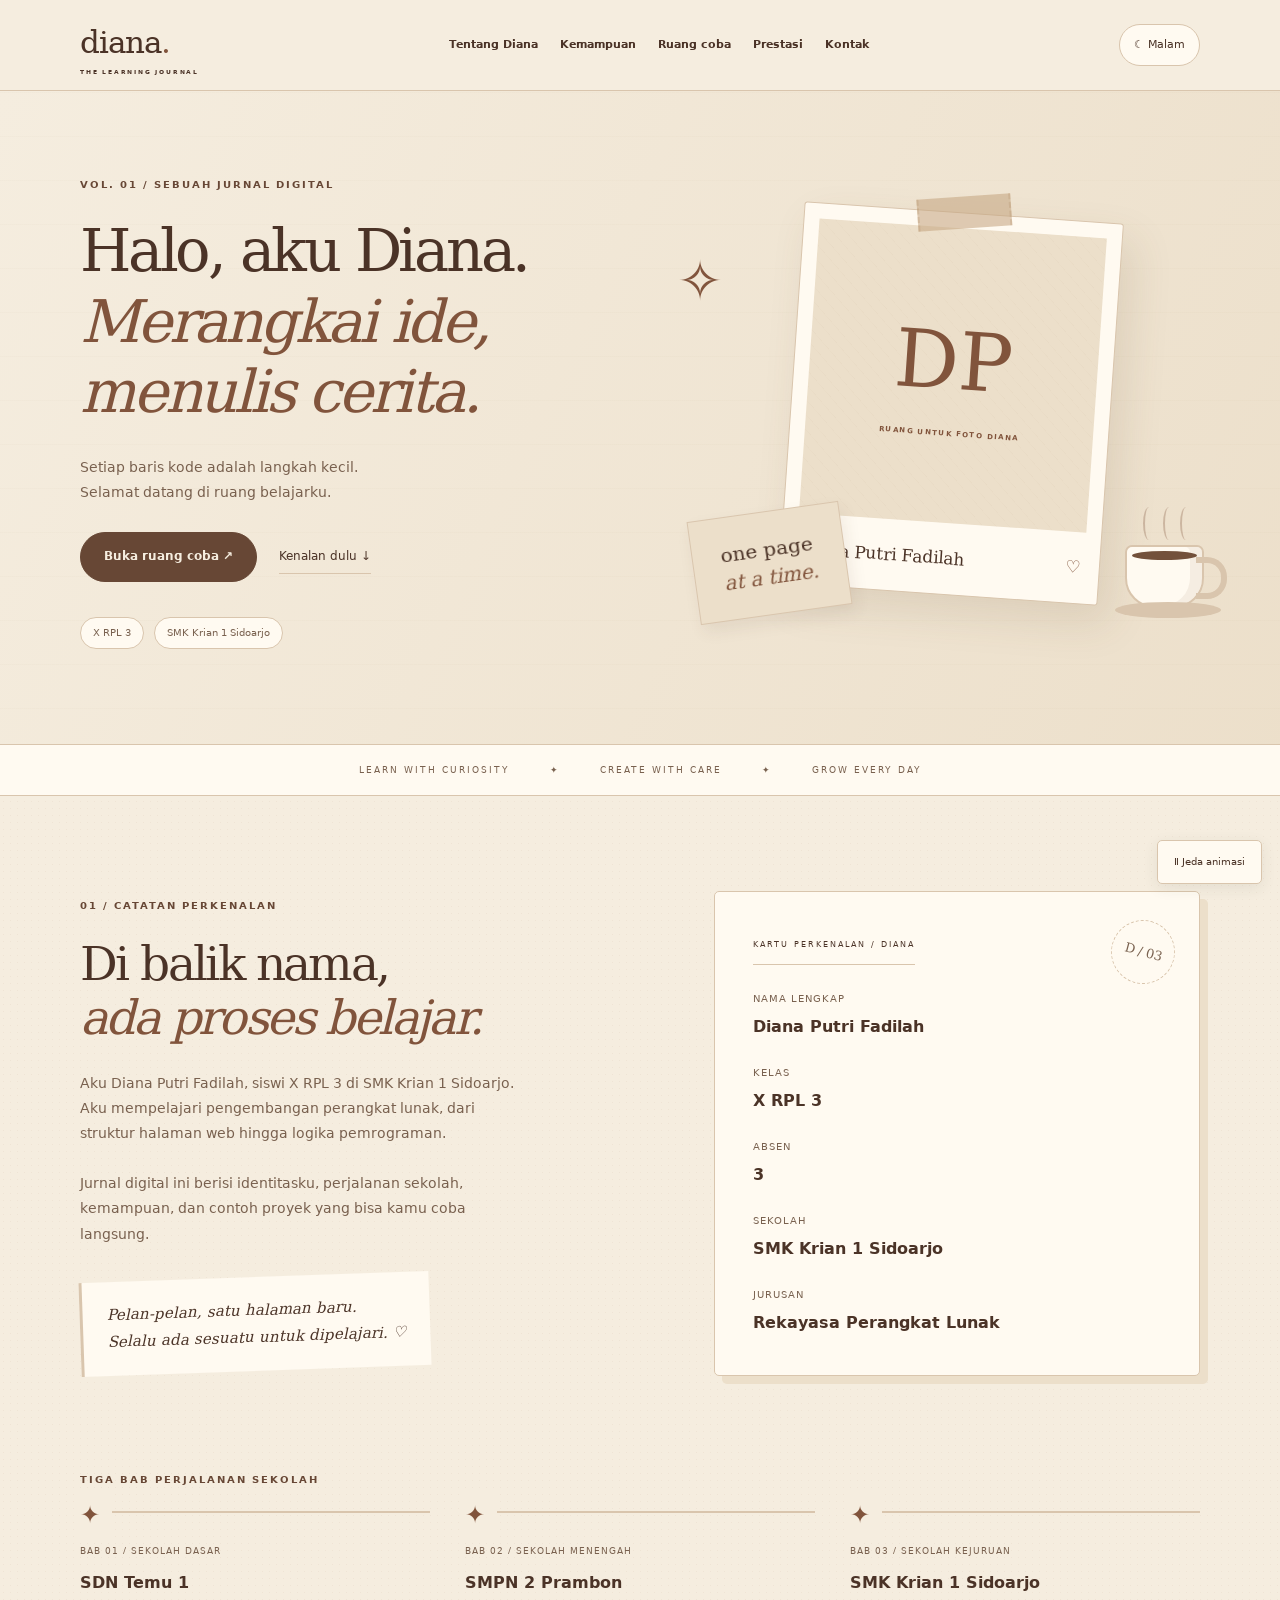
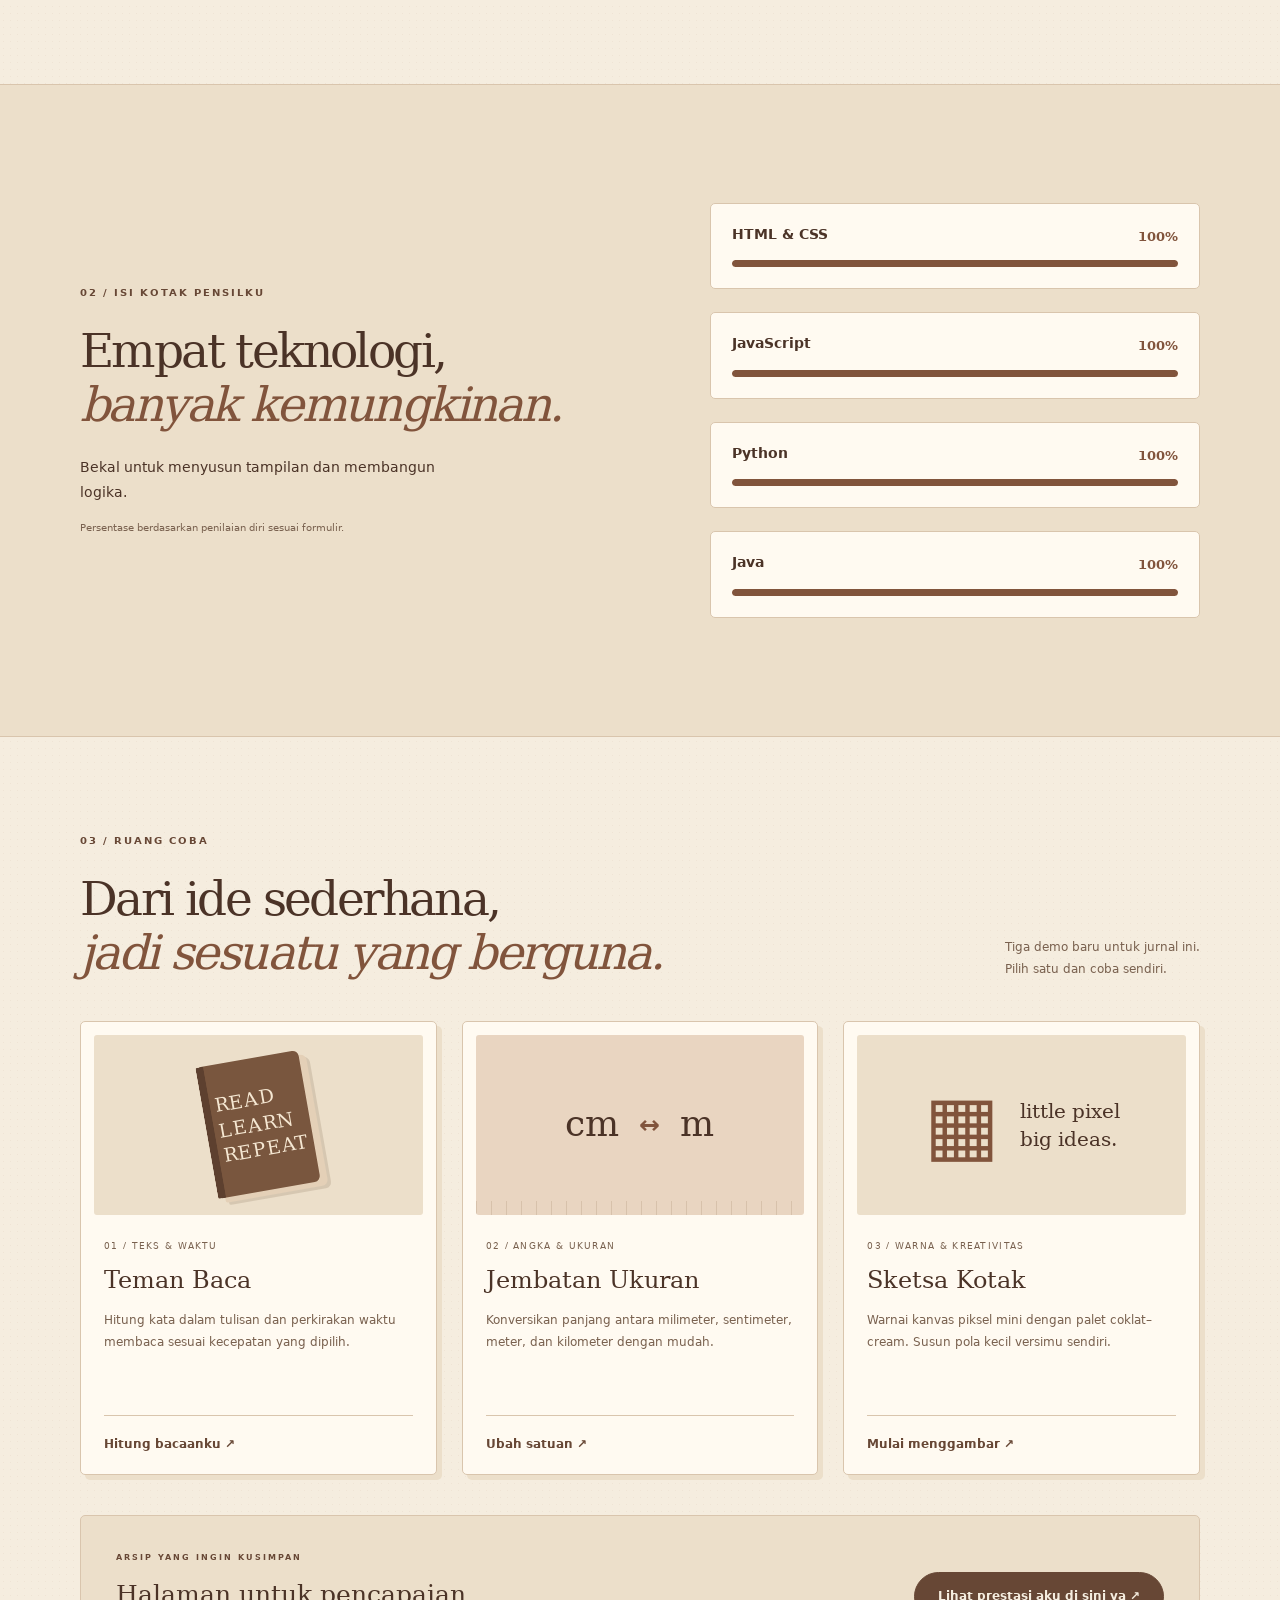
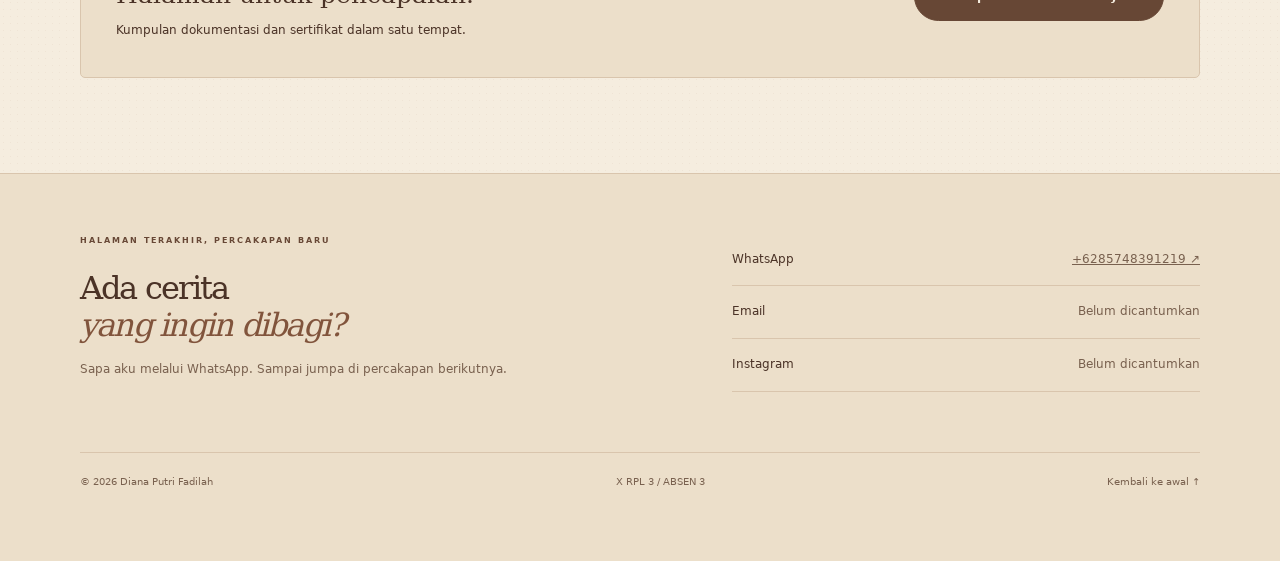
==== index.html @ 7464020a "Upload ZIP deployment via Web Client Uploaded 19 files." ====
<!DOCTYPE html><html lang="id"><head><meta charset="UTF-8"><meta name="viewport" content="width=device-width, initial-scale=1"><meta name="theme-color" content="#f5eddf"><meta name="description" content="Jurnal digital Diana Putri Fadilah. Siswi X RPL 3 SMK Krian 1 Sidoarjo. Profil, kemampuan, demo proyek dan prestasi."><title>Jurnal Digital · Diana Putri Fadilah</title><link rel="icon" href="assets/favicon.svg"><link rel="stylesheet" href="style.css"><script src="config.js" defer></script><script src="common.js" defer></script><script src="experience.js" defer></script><script src="script.js" defer></script></head><body><a class="skip" href="#utama">Lewati navigasi</a><header><div class="container nav-wrap"><a class="brand" href="index.html">diana<span>.</span><small>THE LEARNING JOURNAL</small></a><button class="menu-toggle" aria-expanded="false" aria-controls="navigasi" hidden>Menu ☰</button><nav id="navigasi" aria-label="Menu utama"><a href="index.html#profil">Tentang Diana</a><a href="index.html#bekal">Kemampuan</a><a href="index.html#karya">Ruang coba</a><a href="prestasi.html">Prestasi</a><a href="#kontak">Kontak</a></nav><button class="theme-toggle" type="button" aria-pressed="false" hidden>☾ Malam</button></div></header><main id="utama"><section class="journal-hero"><div class="container hero-layout"><div class="hero-copy"><p class="eyebrow">VOL. 01 / SEBUAH JURNAL DIGITAL</p><h1>Halo, aku Diana.<br><em>Merangkai ide,<br>menulis cerita.</em></h1><p class="hero-description">Setiap baris kode adalah langkah kecil.<br>Selamat datang di ruang belajarku.</p><div class="hero-actions"><a class="button" href="#karya">Buka ruang coba ↗</a><a class="text-link" href="#profil">Kenalan dulu ↓</a></div><div class="hero-chips"><span>X RPL 3</span><span>SMK Krian 1 Sidoarjo</span></div></div><div class="desk-scene"><figure class="journal-photo"><span class="tape" aria-hidden="true"></span><img id="profile-photo" alt="Foto Diana Putri Fadilah" hidden><div id="profile-initials"><span>DP</span><small>RUANG UNTUK FOTO DIANA</small></div><figcaption>Diana Putri Fadilah <span>♡</span></figcaption></figure><div class="desk-note">one page<br><em>at a time.</em></div><div class="coffee" aria-hidden="true"><i></i><i></i><i></i><div class="cup"></div><div class="saucer"></div></div><span class="desk-star" aria-hidden="true">✧</span></div></div><div class="journal-strip"><span>LEARN WITH CURIOSITY</span><span>✦</span><span>CREATE WITH CARE</span><span>✦</span><span>GROW EVERY DAY</span></div></section>
<section id="profil" class="container section about"><div class="about-intro"><p class="eyebrow">01 / CATATAN PERKENALAN</p><h2>Di balik nama,<br><em>ada proses belajar.</em></h2><p>Aku Diana Putri Fadilah, siswi X RPL 3 di SMK Krian 1 Sidoarjo. Aku mempelajari pengembangan perangkat lunak, dari struktur halaman web hingga logika pemrograman.</p><p>Jurnal digital ini berisi identitasku, perjalanan sekolah, kemampuan, dan contoh proyek yang bisa kamu coba langsung.</p><div class="tiny-note">Pelan-pelan, satu halaman baru.<br>Selalu ada sesuatu untuk dipelajari. ♡</div></div><article class="biodata"><span class="card-tab">KARTU PERKENALAN / DIANA</span><dl><div><dt>Nama lengkap</dt><dd>Diana Putri Fadilah</dd></div><div><dt>Kelas</dt><dd>X RPL 3</dd></div><div><dt>Absen</dt><dd>3</dd></div><div><dt>Sekolah</dt><dd>SMK Krian 1 Sidoarjo</dd></div><div><dt>Jurusan</dt><dd>Rekayasa Perangkat Lunak</dd></div></dl><span class="id-stamp" aria-hidden="true">D / 03</span></article></section>
<section class="container school-section"><p class="eyebrow">TIGA BAB PERJALANAN SEKOLAH</p><div class="school-path"><article><span>BAB 01 / SEKOLAH DASAR</span><h3>SDN Temu 1</h3></article><article><span>BAB 02 / SEKOLAH MENENGAH</span><h3>SMPN 2 Prambon</h3></article><article><span>BAB 03 / SEKOLAH KEJURUAN</span><h3>SMK Krian 1 Sidoarjo</h3></article></div></section>
<section id="bekal" class="skills-section"><div class="container section skills-layout"><div><p class="eyebrow">02 / ISI KOTAK PENSILKU</p><h2>Empat teknologi,<br><em>banyak kemungkinan.</em></h2><p>Bekal untuk menyusun tampilan dan membangun logika.</p><small>Persentase berdasarkan penilaian diri sesuai formulir.</small></div><div class="skill-list"><div class="skill"><div><h3>HTML &amp; CSS</h3><strong>100%</strong></div><progress value="100" max="100" aria-label="HTML &amp; CSS 100 persen">100%</progress></div><div class="skill"><div><h3>JavaScript</h3><strong>100%</strong></div><progress value="100" max="100" aria-label="JavaScript 100 persen">100%</progress></div><div class="skill"><div><h3>Python</h3><strong>100%</strong></div><progress value="100" max="100" aria-label="Python 100 persen">100%</progress></div><div class="skill"><div><h3>Java</h3><strong>100%</strong></div><progress value="100" max="100" aria-label="Java 100 persen">100%</progress></div></div></div></section><section id="karya" class="container section"><div class="section-heading"><div><p class="eyebrow">03 / RUANG COBA</p><h2>Dari ide sederhana,<br><em>jadi sesuatu yang berguna.</em></h2></div><p>Tiga demo baru untuk jurnal ini.<br>Pilih satu dan coba sendiri.</p></div><div class="projects"><article class="project"><div class="project-art reading-art" aria-hidden="true"><div class="mini-book"><span>READ<br>LEARN<br>REPEAT</span></div></div><span class="tag">01 / TEKS & WAKTU</span><h3>Teman Baca</h3><p>Hitung kata dalam tulisan dan perkirakan waktu membaca sesuai kecepatan yang dipilih.</p><button data-demo="reading" class="demo-button" hidden>Hitung bacaanku ↗</button></article><article class="project"><div class="project-art ruler-art" aria-hidden="true"><span>cm</span><strong>↔</strong><span>m</span></div><span class="tag">02 / ANGKA & UKURAN</span><h3>Jembatan Ukuran</h3><p>Konversikan panjang antara milimeter, sentimeter, meter, dan kilometer dengan mudah.</p><button data-demo="units" class="demo-button" hidden>Ubah satuan ↗</button></article><article class="project"><div class="project-art pixel-art" aria-hidden="true"><span>▦</span><strong>little pixel<br>big ideas.</strong></div><span class="tag">03 / WARNA & KREATIVITAS</span><h3>Sketsa Kotak</h3><p>Warnai kanvas piksel mini dengan palet coklat–cream. Susun pola kecil versimu sendiri.</p><button data-demo="pixels" class="demo-button" hidden>Mulai menggambar ↗</button></article></div><div class="achievement-cta"><div><p class="eyebrow">ARSIP YANG INGIN KUSIMPAN</p><h3>Halaman untuk pencapaian.</h3><p>Kumpulan dokumentasi dan sertifikat dalam satu tempat.</p></div><a class="button" href="prestasi.html">Lihat prestasi aku di sini ya ↗</a></div><noscript><p>Aktifkan JavaScript untuk mencoba proyek.</p></noscript></section></main><footer id="kontak"><div class="container footer-content"><div><p class="eyebrow">HALAMAN TERAKHIR, PERCAKAPAN BARU</p><h2>Ada cerita<br><em>yang ingin dibagi?</em></h2><p>Sapa aku melalui WhatsApp. Sampai jumpa di percakapan berikutnya.</p></div><div class="contact-details"><div class="contact-line"><span>WhatsApp</span><span id="whatsapp-contact"><a href="https://wa.me/6285748391219" target="_blank" rel="noopener">0857 4839 1219 ↗</a></span></div><div class="contact-line"><span>Email</span><span id="email-contact">Belum dicantumkan</span></div><div class="contact-line"><span>Instagram</span><span id="social-contact">Belum dicantumkan</span></div></div></div><div class="container footer-bottom"><span>© <span id="year">2026</span> Diana Putri Fadilah</span><span>X RPL 3 / ABSEN 3</span><a href="#utama">Kembali ke awal ↑</a></div></footer><button class="motion-toggle" type="button" aria-pressed="false" hidden>Ⅱ Jeda animasi</button><dialog id="demo-dialog" aria-labelledby="demo-title"><div class="dialog-head"><span>DIANA / RUANG COBA</span><button id="close-dialog" type="button" aria-label="Tutup demo">×</button></div><h2 id="demo-title"></h2><div id="demo-content"></div></dialog></body></html>
---- style.css ----
@font-face{font-family:Garden Sans;src:url(assets/fonts/DejaVuSans-Regular.woff);font-weight:400;font-display:swap}@font-face{font-family:Garden Sans;src:url(assets/fonts/DejaVuSans-Bold.woff);font-weight:700;font-display:swap}@font-face{font-family:Garden Serif;src:url(assets/fonts/DejaVuSerif-Regular.woff);font-weight:400;font-display:swap}
:root{--bg:#fffaf7;--paper:#fffefd;--ink:#38483c;--muted:#667267;--pink:#f5dce6;--rose:#9f4f73;--sage:#e2eadb;--green:#44634c;--line:#dce0d4;color-scheme:light}body[data-theme=dark]{--bg:#202c28;--paper:#2b3730;--ink:#f4eee5;--muted:#c1cbbb;--pink:#503743;--rose:#efadc7;--sage:#384b3b;--green:#bed3aa;--line:#506151;color-scheme:dark}*{box-sizing:border-box}html{scroll-behavior:smooth;scroll-padding-top:100px}body{margin:0;background:var(--bg);color:var(--ink);font:14px/1.8 'Garden Sans',Arial,sans-serif}h1,h2,h3,p,figure{margin:0}h1,h2{font-family:'Garden Serif',Georgia,serif;font-weight:400;letter-spacing:-.055em;line-height:1.15}h2{font-size:clamp(2rem,3.7vw,3.2rem)}h3{line-height:1.4}em{color:var(--rose);font-weight:400}a{color:inherit;text-decoration:none}button,input,select{font:inherit;color:inherit}button{cursor:pointer}button:disabled{cursor:default;opacity:.55}button,a,input,select{touch-action:manipulation}a:focus-visible,button:focus-visible,input:focus-visible,select:focus-visible{outline:3px solid var(--rose);outline-offset:5px}[hidden]{display:none!important}.container{width:min(1120px,calc(100% - 64px));margin:auto}.skip{position:fixed;left:12px;top:-100px;background:var(--paper);padding:12px;z-index:99}.skip:focus{top:10px}header{position:sticky;top:0;z-index:20;background:var(--bg);border-bottom:1px solid var(--line)}.nav-wrap{min-height:85px;display:flex;align-items:center;gap:25px;justify-content:space-between}.brand{font-family:'Garden Serif',serif;font-size:26px;white-space:nowrap;letter-spacing:-1px}.brand>span:first-child{color:var(--rose);font-size:31px;margin-right:5px}.brand-dot{color:var(--rose)}nav{display:flex;gap:22px;font-size:11px;font-weight:700}nav a:hover{color:var(--rose)}.theme-toggle,.menu-toggle{background:var(--paper);border:1px solid var(--line);border-radius:30px;min-height:42px;padding:8px 14px;font-size:11px}.menu-toggle{display:none}.hero{position:relative;isolation:isolate;overflow:hidden;background:var(--sage)}.hero-background{position:absolute;inset:0;width:100%;height:100%;object-fit:cover;object-position:center 42%;z-index:-3}.hero-wash{position:absolute;inset:0;background:linear-gradient(90deg,#fffaf7f7 0%,#fffaf7e6 40%,#fffaf788 72%,#fffaf742);z-index:-2}body[data-theme=dark] .hero-wash{background:linear-gradient(90deg,#202c28f7,#202c28d9 42%,#202c2880)}.hero-layout{display:grid;grid-template-columns:1.13fr 1fr;gap:60px;align-items:center;padding:75px 0 90px}.eyebrow{font-size:10px;letter-spacing:2px;font-weight:700;color:var(--green);margin-bottom:22px}.status-dot{display:inline-block;width:7px;height:7px;border-radius:50%;background:#6f9676;margin-right:8px}.hero h1{font-size:clamp(4rem,7.5vw,6.5rem);position:relative}.hero h1 em{font-style:italic}.heading-flower{font-family:serif;font-size:55px;display:inline-block;color:#bd7896;margin-left:16px;animation:sway 6s ease-in-out infinite}.hero-description{margin:27px 0;color:var(--muted);font-size:14px}.hero-actions{display:flex;gap:22px;align-items:center;flex-wrap:wrap}.button{display:inline-flex;justify-content:center;align-items:center;min-height:48px;padding:13px 23px;background:var(--green);border:1px solid var(--green);color:var(--bg);border-radius:32px;font-weight:700;font-size:12px;transition:transform .2s}.button:hover{transform:translateY(-3px)}.text-link{font-size:12px;border-bottom:1px solid var(--line);padding:6px 0}.hero-chips{display:flex;gap:10px;flex-wrap:wrap;margin-top:35px;font-size:10px}.hero-chips span{padding:6px 12px;border:1px solid #c5cdbb;border-radius:20px;background:#fff8;color:#475645}.portrait-scene{position:relative;padding:15px 28px}.portrait-label{display:block;font-family:'Garden Serif',serif;font-style:italic;color:var(--rose);font-size:17px;margin-bottom:15px;text-align:center}.portrait{padding:13px 13px 0;background:var(--paper);border:1px solid var(--line);border-radius:170px 170px 20px 20px;transform:rotate(3deg);box-shadow:0 20px 60px #31412c24;max-width:345px;margin:auto}.portrait>img{display:block;width:100%;height:350px;border-radius:160px 160px 10px 10px;object-fit:cover;object-position:center 35%}.portrait figcaption{padding:19px 4px;display:flex;justify-content:space-between;font-family:'Garden Serif',serif;font-size:16px}.portrait figcaption span{color:var(--rose)}#profile-initials{height:350px;display:grid;place-items:center;font-size:70px;background:var(--pink);border-radius:160px 160px 10px 10px}.lily-hero{position:absolute;width:175px;bottom:-35px;left:-25px;transform-origin:bottom;animation:sway 7s ease-in-out infinite;pointer-events:none}.sticker{position:absolute;right:-18px;bottom:5px;transform:rotate(-9deg);background:var(--pink);padding:16px 24px;border-radius:45% 45% 40% 45%;font-family:'Garden Serif',serif;text-align:center;font-size:13px;color:var(--ink);box-shadow:0 6px 0 #76495b0c}.sticker strong{font-size:16px;display:block}.sticker span{font-size:24px;display:block}.butterfly{position:absolute;right:8px;top:10px;display:flex;animation:float 7s ease-in-out infinite}.butterfly i{width:25px;height:34px;border-radius:70% 70% 25% 70%;background:#da9cb8;transform-origin:right center;animation:wing .8s ease-in-out infinite alternate}.butterfly i+ i{transform-origin:left center;scale:-1 1}.hero-bottom{text-align:center;padding:17px;font-size:8px;letter-spacing:2px;border-top:1px solid #7e987c30;color:var(--green)}.ribbon{background:var(--pink);padding:17px 20px;text-align:center;font-size:10px;letter-spacing:2px;color:var(--rose);display:flex;justify-content:center;gap:38px;flex-wrap:wrap}.section{padding-top:95px;padding-bottom:95px}.about{display:grid;grid-template-columns:1.1fr 1fr;gap:100px;align-items:center}.about-intro>p:not(.eyebrow){margin-top:25px;color:var(--muted);max-width:450px}.tiny-note{font-family:'Garden Serif',serif;font-style:italic;background:var(--sage);padding:20px 24px;border-radius:4px 25px 25px 25px;margin-top:30px;max-width:350px;transform:rotate(-2deg);font-size:16px}.tiny-note span{color:var(--rose);margin-left:8px}.biodata{position:relative;border:1px solid var(--line);background:var(--paper);border-radius:25px;padding:40px;box-shadow:12px 12px 0 var(--sage);overflow:hidden}.card-tab{font-size:9px;letter-spacing:2px;display:inline-block;border-bottom:1px solid var(--line);padding-bottom:12px}.biodata dl{position:relative;z-index:1;margin:25px 0 0;display:grid;gap:23px}.biodata dt{font-size:10px;color:var(--muted);text-transform:uppercase;letter-spacing:1px}.biodata dd{font-weight:700;font-size:16px;margin:5px 0 0;max-width:290px}.id-lily{position:absolute;width:140px;right:-55px;bottom:0;opacity:.3}.school-section{padding-bottom:90px}.school-path{display:grid;grid-template-columns:repeat(3,1fr);gap:35px}.school-path article{border-top:2px solid var(--line);padding-top:24px;position:relative}.school-path article:before{content:'✿';position:absolute;top:-19px;left:0;color:var(--rose);background:var(--bg);font-size:24px;padding-right:12px}.school-path span{font-size:9px;letter-spacing:1px;color:var(--muted)}.school-path h3{font-size:16px;margin-top:9px}.skills-section{background:var(--sage);border-block:1px solid var(--line);overflow:hidden}.skills-layout{display:grid;grid-template-columns:1.1fr 1fr;gap:90px;align-items:center}.skills-layout>div:first-child{position:relative}.skills-layout p:not(.eyebrow){margin-top:22px;max-width:370px}.skills-layout small{display:block;margin-top:14px;font-size:10px;color:var(--muted)}.skill-lily{position:absolute;width:110px;right:-55px;bottom:-90px;transform:rotate(25deg);opacity:.5}.skill{margin:23px 0;background:var(--paper);padding:19px 23px;border-radius:16px}.skill>div{display:flex;justify-content:space-between;gap:20px}.skill h3{font-size:14px}.skill strong{color:var(--rose);font-size:13px}progress{appearance:none;display:block;width:100%;height:7px;border:0;border-radius:8px;overflow:hidden;margin-top:12px;background:var(--pink)}progress::-webkit-progress-bar{background:var(--pink)}progress::-webkit-progress-value{background:var(--rose);border-radius:8px}progress::-moz-progress-bar{background:var(--rose)}.section-heading{display:flex;justify-content:space-between;align-items:end;gap:30px;margin-bottom:40px}.section-heading>p{font-size:12px;color:var(--muted)}.projects{display:grid;grid-template-columns:repeat(3,1fr);gap:25px}.project{padding:14px 14px 0;background:var(--paper);border:1px solid var(--line);border-radius:22px;transition:transform .25s,box-shadow .25s}.project:hover{transform:translateY(-8px);box-shadow:0 20px 40px #66745615}.project-art{height:170px;border-radius:13px;background:var(--pink);display:flex;align-items:center;justify-content:center;overflow:hidden;position:relative}.project-art img{width:95px}.bouquet-art img:first-child{transform:rotate(-25deg);margin-right:-25px}.bouquet-art img:last-child{transform:rotate(25deg);margin-left:-25px}.bouquet-art>span{color:var(--rose);font-size:32px}.memory-art{background:var(--sage);gap:7px}.memory-art span{padding:8px 13px;font-size:25px;background:var(--paper);border-radius:9px;color:var(--rose);transform:rotate(-7deg)}.memory-art span:nth-child(2){transform:translateY(-10px) rotate(5deg)}.watering-art{background:#ece8f1}.watering-art span{font-size:30px;transform:rotate(-20deg)}.project .tag{display:block;font-size:9px;letter-spacing:1.3px;color:var(--muted);margin:23px 10px 10px}.project h3{font-family:'Garden Serif',serif;font-size:23px;font-weight:400;margin:0 10px}.project p{font-size:12px;color:var(--muted);margin:13px 10px 0;min-height:87px}.demo-button{display:block;width:calc(100% - 20px);text-align:left;margin:18px 10px 0;background:none;border:0;border-top:1px solid var(--line);padding:18px 0;color:var(--green);font-size:12px;font-weight:700}.achievement-cta{position:relative;background:var(--pink);border-radius:24px;padding:35px;margin-top:40px;display:flex;justify-content:space-between;align-items:center;gap:24px;overflow:hidden}.achievement-cta>div,.achievement-cta>a{z-index:1;position:relative}.achievement-cta .eyebrow{font-size:8px;margin-bottom:12px}.achievement-cta h3{font-family:'Garden Serif',serif;font-size:25px;font-weight:400}.achievement-cta p:last-child{font-size:12px;margin-top:8px}.achievement-cta>span{position:absolute;right:50%;bottom:-55px;font-size:170px;opacity:.1;line-height:1}footer{background:var(--sage);border-top:1px solid var(--line)}.footer-content{padding:60px 0;display:grid;grid-template-columns:1.2fr 1fr;gap:90px}.footer-content h2{font-size:32px}.footer-content p:not(.eyebrow){font-size:12px;color:var(--muted);margin-top:15px}.contact-details h3{font-size:15px;margin-bottom:12px}.contact-line{display:flex;justify-content:space-between;gap:15px;padding:15px 0;border-bottom:1px solid var(--line);font-size:12px;overflow-wrap:anywhere}.contact-line a{text-decoration:underline}.contact-line>span:last-child{color:var(--muted);min-width:0}.footer-bottom{display:flex;justify-content:space-between;gap:20px;padding:20px 0 70px;border-top:1px solid var(--line);font-size:10px;color:var(--muted)}.petal-layer{position:fixed;inset:0;pointer-events:none;overflow:hidden;z-index:22}.petal{position:absolute;top:-30px;width:11px;height:16px;background:#eaa9c1b3;border-radius:75% 0 75% 35%;animation:petalfall var(--duration) linear infinite;animation-delay:var(--delay);left:var(--left)}.motion-toggle{position:fixed;bottom:16px;right:18px;z-index:25;background:var(--paper);border:1px solid var(--line);box-shadow:0 4px 15px #30412e15;border-radius:25px;padding:11px 16px;font-size:10px;min-height:44px}.is-paused *{animation-play-state:paused!important}.gallery-intro{padding:65px 0;position:relative}.gallery-intro .eyebrow{margin-top:42px}.gallery-intro h1{font-size:clamp(2.5rem,5vw,4.5rem)}.gallery-intro>p:last-of-type{margin-top:25px;color:var(--muted)}.gallery-intro>img{position:absolute;right:45px;bottom:20px;width:170px;animation:sway 7s ease-in-out infinite;transform-origin:bottom}.gallery-section{padding-bottom:90px;min-height:350px}#gallery-status{font-size:12px;color:var(--muted);margin-bottom:20px}.achievement-grid{display:grid;grid-template-columns:repeat(3,1fr);gap:24px}.achievement-card{border:1px solid var(--line);border-radius:20px;overflow:hidden}.achievement-open{width:100%;border:0;padding:0;background:var(--paper);text-align:left}.achievement-image{aspect-ratio:4/3;background:var(--sage);padding:15px}.achievement-image img{width:100%;height:100%;object-fit:contain}.achievement-caption{padding:20px;display:flex;justify-content:space-between;gap:12px;align-items:center}.achievement-caption h2{font-size:20px}.achievement-caption span{font-size:10px}.achievement-empty{padding:55px 20px;text-align:center;background:var(--paper);border:1px dashed var(--line);border-radius:25px}.achievement-empty>span{color:var(--rose);font-size:55px}.achievement-empty h2{font-size:29px}.achievement-empty p{margin-top:15px;color:var(--muted);font-size:13px}dialog{width:min(550px,calc(100% - 28px));max-height:88vh;border:1px solid var(--line);border-radius:25px;padding:25px;background:var(--bg);color:var(--ink)}dialog::backdrop{background:#142519b8;backdrop-filter:blur(4px)}.dialog-head{display:flex;justify-content:space-between;align-items:center;gap:15px}.dialog-head>span{font-size:9px;letter-spacing:1px;color:var(--muted)}.dialog-head button{width:44px;height:44px;border:1px solid var(--line);border-radius:50%;background:var(--paper);font-size:26px;flex-shrink:0}dialog h2{font-size:30px;margin:15px 0 20px}dialog p{font-size:12px;color:var(--muted)}.achievement-viewer{width:min(950px,calc(100% - 28px))}.achievement-viewer img{display:block;width:100%;max-height:65vh;object-fit:contain;margin:20px 0}label{display:block;font-size:12px;margin:15px 0 6px}input,select{width:100%;background:var(--paper);border:1px solid var(--line);border-radius:10px;min-height:45px;padding:10px}.demo-actions{display:flex;gap:10px;flex-wrap:wrap;margin-top:20px}.demo-actions button{font-size:11px}.secondary{background:var(--paper);color:var(--green);border-color:var(--line)}.demo-preview{background:var(--sage);border-radius:18px;min-height:180px;text-align:center;padding:20px;margin:20px 0;overflow-wrap:anywhere}.bouquet-preview{--wrap:#f0bfd2;background:linear-gradient(120deg,var(--wrap),var(--paper));position:relative}.bouquet-preview img{width:70px;margin:0 -6px;transform:rotate(-12deg)}.bouquet-preview img:nth-child(2){transform:translateY(-10px)}.bouquet-preview img:nth-child(3){transform:rotate(12deg)}.bouquet-preview p{font-family:'Garden Serif',serif;color:var(--ink);margin-top:8px;font-size:17px}.memory-grid{display:grid;grid-template-columns:repeat(4,1fr);gap:9px;margin:20px 0}.memory-grid button{min-height:70px;font-size:27px;border:1px solid var(--line);border-radius:13px;background:var(--pink);color:var(--rose)}.memory-grid button.matched{background:var(--sage);opacity:1}.game-status{padding:12px 16px;background:var(--sage);border-radius:12px;font-size:12px;margin:12px 0}.garden-stage{height:150px;display:flex;align-items:center;justify-content:center;font-size:70px}.garden-stage img{height:150px}.garden-meter{height:8px;margin-top:10px}.garden-hint{font-size:12px;margin-top:8px}.reveal-in{animation:reveal .65s ease-out both}@keyframes reveal{from{opacity:.3;transform:translateY(20px)}to{opacity:1;transform:none}}@keyframes petalfall{0%{transform:translate(0,-30px) rotate(0)}100%{transform:translate(65px,110vh) rotate(330deg)}}@keyframes sway{0%,100%{transform:rotate(-5deg)}50%{transform:rotate(7deg)}}@keyframes float{0%,100%{transform:translate(0,0) rotate(-15deg)}50%{transform:translate(-35px,16px) rotate(10deg)}}@keyframes wing{to{transform:rotateY(65deg)}}
@media(max-width:1000px){nav{gap:12px;font-size:10px}.nav-wrap{gap:14px}.hero-layout{gap:30px}.portrait>img{height:310px}.portrait-scene{padding:15px}.about,.skills-layout{gap:50px}.sticker{right:-8px}.footer-content{gap:40px}}
@media(max-width:760px){.container{width:calc(100% - 40px)}.nav-wrap{min-height:72px;flex-wrap:wrap;gap:8px}.brand{font-size:23px;margin-right:auto}.menu-toggle{display:block}.theme-toggle,.menu-toggle{font-size:10px;padding:8px 11px}nav{width:100%;order:4;justify-content:center;flex-wrap:wrap;padding-bottom:18px;gap:15px}.js nav{display:none}.js nav.open{display:flex}.hero-layout{grid-template-columns:1fr;padding:45px 0 65px;gap:38px}.hero h1{font-size:clamp(3.7rem,17vw,5.5rem)}.hero .eyebrow{font-size:8px;letter-spacing:1.5px}.heading-flower{font-size:40px;margin-left:10px}.hero-description{font-size:13px;margin:23px 0}.hero-actions{gap:18px}.hero-chips{margin-top:23px}.portrait-scene{width:min(340px,100%);margin:auto;padding:15px 22px}.portrait>img{height:310px}.portrait-label{font-size:15px}.lily-hero{width:125px;left:-7px;bottom:-16px}.sticker{padding:12px 17px;right:-5px;bottom:0;font-size:10px}.sticker strong{font-size:13px}.portrait figcaption{font-size:14px;padding:15px 0}.hero-wash{background:linear-gradient(180deg,#fffaf7f2,#fffaf7d9 46%,#fffaf785)}.hero-background{object-position:60% center}.hero-bottom{font-size:7px;letter-spacing:1px}.ribbon{font-size:8px;gap:12px;letter-spacing:1px}.ribbon span:last-of-type{display:none}.section{padding:60px 0}.about,.skills-layout{grid-template-columns:1fr;gap:40px}.about h2{font-size:2.4rem}.biodata{padding:30px;box-shadow:7px 7px 0 var(--sage)}.school-path{grid-template-columns:1fr;gap:32px}.school-section{padding-bottom:60px}.school-path article{padding-top:17px}.skill-lily{display:none}.skills-layout{gap:15px}.skill{margin:16px 0}.section-heading{display:block}.section-heading>p{margin-top:20px}.projects{grid-template-columns:1fr;gap:25px}.project-art{height:180px}.project p{min-height:0}.achievement-cta{padding:28px;flex-direction:column;align-items:flex-start}.achievement-cta .button{font-size:10px}.footer-content{grid-template-columns:1fr;padding:40px 0;gap:30px}.footer-content h2{font-size:28px}.footer-bottom{flex-direction:column;gap:6px;padding-bottom:75px}.gallery-intro{padding:35px 0 40px}.gallery-intro>img{width:85px;right:0;bottom:20px;opacity:.3;pointer-events:none}.gallery-intro h1{font-size:2.65rem}.gallery-intro>p:last-of-type{font-size:13px}.achievement-grid{grid-template-columns:1fr}.petal:nth-child(n+9){display:none}.contact-line{flex-wrap:wrap}.motion-toggle{right:12px;bottom:12px}dialog{padding:20px}.memory-grid button{min-height:60px}}
@media(prefers-reduced-motion:reduce){html{scroll-behavior:auto}*,*::before,*::after{animation:none!important;transition:none!important}.petal-layer,.motion-toggle{display:none!important}}
/* Diana — the warm learning journal */
:root{--bg:#f5eddf;--paper:#fffaf1;--ink:#4b3327;--muted:#79614f;--pink:#e9d5c1;--rose:#81543c;--sage:#ecdfca;--green:#674735;--line:#d9c5ad}body[data-theme=dark]{--bg:#30241e;--paper:#3b2c24;--ink:#f5e8d6;--muted:#d3bba2;--pink:#573f32;--rose:#e5b98e;--sage:#423326;--green:#e4c4a5;--line:#6d5341}body{background-image:radial-gradient(#9c745d12 .8px,transparent .8px);background-size:7px 7px}.brand{font-size:31px}.brand>span:first-child{color:var(--rose);font-size:31px;margin-right:0}.brand small{display:block;font:700 6px 'Garden Sans',sans-serif;letter-spacing:1.8px;margin-top:-3px}.nav-wrap{min-height:90px}.journal-hero{position:relative;overflow:hidden;background:linear-gradient(115deg,var(--bg),var(--sage))}.journal-hero:before{content:'';position:absolute;inset:0;pointer-events:none;background:repeating-linear-gradient(0deg,transparent,transparent 43px,#9b79500d 44px)}.journal-hero .hero-layout{position:relative;grid-template-columns:1.1fr 1fr;padding-top:85px;padding-bottom:95px;gap:75px}.journal-hero h1{font-size:clamp(2.7rem,4.6vw,4.5rem);line-height:1.2}.journal-hero h1 em{font-style:italic}.hero-description{font-size:14px}.hero-chips span{background:var(--paper);border-color:var(--line);color:var(--muted)}.desk-scene{position:relative;min-height:400px;padding:0 30px}.journal-photo{position:relative;background:var(--paper);padding:15px 15px 0;border:1px solid var(--line);box-shadow:12px 18px 40px #6b4c3020;transform:rotate(4deg);max-width:320px;margin:auto;border-radius:3px}.journal-photo>img{width:100%;height:295px;display:block;object-fit:cover;background:var(--sage)}#profile-initials{height:295px;border-radius:0;background:repeating-linear-gradient(45deg,transparent,transparent 9px,#9169430a 10px),var(--sage);display:flex;flex-direction:column;align-items:center;justify-content:center;font-family:'Garden Serif',serif;color:var(--rose)}#profile-initials>span{font-size:80px;line-height:1.2}#profile-initials>small{font:700 7px 'Garden Sans',sans-serif;letter-spacing:1.4px;margin-top:20px}.journal-photo figcaption{padding:20px 3px;display:flex;justify-content:space-between;gap:10px;font-family:'Garden Serif',serif;font-size:17px}.journal-photo figcaption>span{color:var(--rose)}.tape{position:absolute;top:-17px;left:calc(50% - 47px);width:94px;height:32px;background:#c6a88494;transform:rotate(-8deg);z-index:1;border-inline:2px dashed #ae8b6540}.desk-note{position:absolute;bottom:-3px;left:-9px;background:var(--sage);border:1px solid var(--line);padding:23px 28px;box-shadow:3px 8px 15px #573c3015;transform:rotate(-8deg);font-family:'Garden Serif',serif;font-size:20px;line-height:1.4;z-index:2}.desk-note em{font-style:italic}.desk-star{position:absolute;left:-25px;top:20px;color:var(--rose);font-size:55px;animation:sway 8s ease-in-out infinite}.coffee{position:absolute;right:-30px;bottom:-20px;width:115px;height:135px}.cup{position:absolute;bottom:24px;left:10px;width:79px;height:63px;background:var(--paper);border:2px solid var(--line);border-radius:7px 7px 30px 30px;box-shadow:inset -12px 0 #7a573113}.cup:before{content:'';position:absolute;top:10px;right:-25px;width:25px;height:30px;border:6px solid var(--line);border-left:0;border-radius:0 20px 20px 0}.cup:after{content:'';position:absolute;inset:4px 5px auto;height:9px;border-radius:50%;background:#73513b}.saucer{position:absolute;bottom:14px;left:0;width:106px;height:16px;border-radius:50%;background:var(--line)}.coffee>i{position:absolute;left:28px;bottom:92px;height:33px;width:12px;border-left:2px solid var(--rose);border-radius:50%;opacity:.3;animation:steam 3s ease-in-out infinite}.coffee>i:nth-child(2){left:48px;animation-delay:-1s}.coffee>i:nth-child(3){left:65px;animation-delay:-2s}.journal-strip{position:relative;display:flex;justify-content:center;gap:40px;border-top:1px solid var(--line);border-bottom:1px solid var(--line);padding:17px 20px;font-size:9px;letter-spacing:2px;color:var(--muted);background:var(--paper)}.biodata{border-radius:5px;box-shadow:8px 8px 0 var(--sage);padding:38px}.biodata dl{gap:22px}.id-stamp{position:absolute;right:24px;top:28px;width:64px;height:64px;border:1px dashed var(--line);border-radius:50%;display:grid;place-items:center;color:var(--muted);font-family:'Garden Serif',serif;transform:rotate(15deg);font-size:13px}.card-tab{max-width:220px;font-size:8px}.tiny-note{background:var(--paper);border-left:3px solid var(--line);border-radius:0;font-size:15px}.school-path article:before{content:'✦'}.skills-section{background:var(--sage)}.skill{border-radius:5px;border:1px solid var(--line);padding:21px}.skill strong{color:var(--rose)}.project{border-radius:5px;padding:13px 13px 0;box-shadow:5px 5px 0 var(--sage)}.project-art{border-radius:3px;height:180px}.project:hover{transform:translateY(-6px) rotate(-1deg)}.project h3{font-size:24px}.reading-art{background:var(--sage)}.mini-book{width:104px;height:133px;background:#79563e;color:#f5e7d2;transform:rotate(-10deg);border-left:8px solid #5d402f;box-shadow:7px 5px 0 #e4d0b7,10px 8px 0 #62473028;display:grid;place-items:center;border-radius:2px 6px 6px 2px}.mini-book span{font-family:'Garden Serif',serif;font-size:19px;line-height:1.35;letter-spacing:1px}.ruler-art{gap:20px;background:repeating-linear-gradient(90deg,#93775735 0,#93775735 1px,transparent 1px,transparent 15px),var(--pink);background-size:100% 14px;background-repeat:no-repeat;background-position:bottom}.ruler-art span{font-family:'Garden Serif',serif;font-size:36px}.ruler-art strong{font-size:25px;color:var(--rose)}.pixel-art{background:var(--sage);gap:20px}.pixel-art>span{font-size:80px;color:var(--rose);line-height:1}.pixel-art strong{font-family:'Garden Serif',serif;font-size:20px;font-weight:400;line-height:1.4}.achievement-cta{border-radius:5px;background:var(--sage);border:1px solid var(--line)}.achievement-cta h3{font-size:25px}.gallery-intro{border-bottom:1px solid var(--line);margin-bottom:30px}.achievement-card,.achievement-empty{border-radius:5px}.achievement-image{background:var(--sage)}.motion-toggle{border-radius:5px}.footer-content h2{font-size:32px}.footer-content .eyebrow{font-size:8px}.project-art .mini-book{transition:transform .25s}.project:hover .mini-book{transform:rotate(0)}textarea{display:block;width:100%;min-height:140px;resize:vertical;border:1px solid var(--line);border-radius:8px;padding:12px;background:var(--paper);color:var(--ink);font:inherit}textarea:focus-visible{outline:3px solid var(--rose);outline-offset:3px}.result{display:block;margin:20px 0;padding:20px;background:var(--sage);border-radius:8px;font-size:16px;overflow-wrap:anywhere}.unit-fields{display:grid;grid-template-columns:1fr 1fr;gap:16px}.pixel-grid{display:grid;grid-template-columns:repeat(8,1fr);gap:3px;max-width:360px;margin:20px auto}.pixel-grid button{aspect-ratio:1;min-width:0;min-height:30px;border:1px solid #b4a08a;border-radius:2px;padding:0}.palette{display:flex;flex-wrap:wrap;gap:8px;margin:15px 0}.palette button{width:42px;height:42px;border:2px solid #b4a08a;border-radius:50%;padding:0}.palette button[aria-pressed=true]{outline:3px solid var(--rose);outline-offset:2px}.pixel-grid button:focus-visible{outline-offset:0;position:relative;z-index:1}.palette-status{font-size:11px;color:var(--muted)}@keyframes steam{0%{transform:translateY(5px);opacity:0}50%{opacity:.35}100%{transform:translateY(-15px);opacity:0}}
@media(max-width:1000px){.journal-hero .hero-layout{gap:30px}.desk-scene{padding:0 20px}.coffee{right:-6px}.id-stamp{width:50px;height:50px;right:15px;top:15px}.card-tab{max-width:180px}}
@media(max-width:760px){.nav-wrap{min-height:80px}.brand{font-size:28px}.brand small{font-size:5px;letter-spacing:1.5px}.journal-hero .hero-layout{grid-template-columns:1fr;padding:45px 0 70px;gap:50px}.journal-hero h1{font-size:clamp(2.5rem,9vw,3.6rem)}.desk-scene{width:min(350px,100%);margin:auto;min-height:365px;padding:0 22px}.journal-photo>img,#profile-initials{height:265px}.journal-photo figcaption{font-size:15px;padding:16px 0}.desk-note{font-size:16px;padding:17px 22px;bottom:-13px;left:0}.coffee{scale:.85;transform-origin:right bottom;right:-5px;bottom:-28px}.desk-star{left:-3px;font-size:37px;top:5px}.journal-strip{gap:12px;font-size:7px;letter-spacing:1px;flex-wrap:wrap}.journal-strip>span:last-child{display:none}.biodata{padding:28px}.biodata dd{font-size:16px}.biodata .card-tab{font-size:7px;max-width:180px}.id-stamp{width:43px;height:43px;font-size:10px;right:12px;top:12px}.project p{font-size:13px}.achievement-cta{padding:25px}.unit-fields{gap:10px}dialog{padding:20px}}
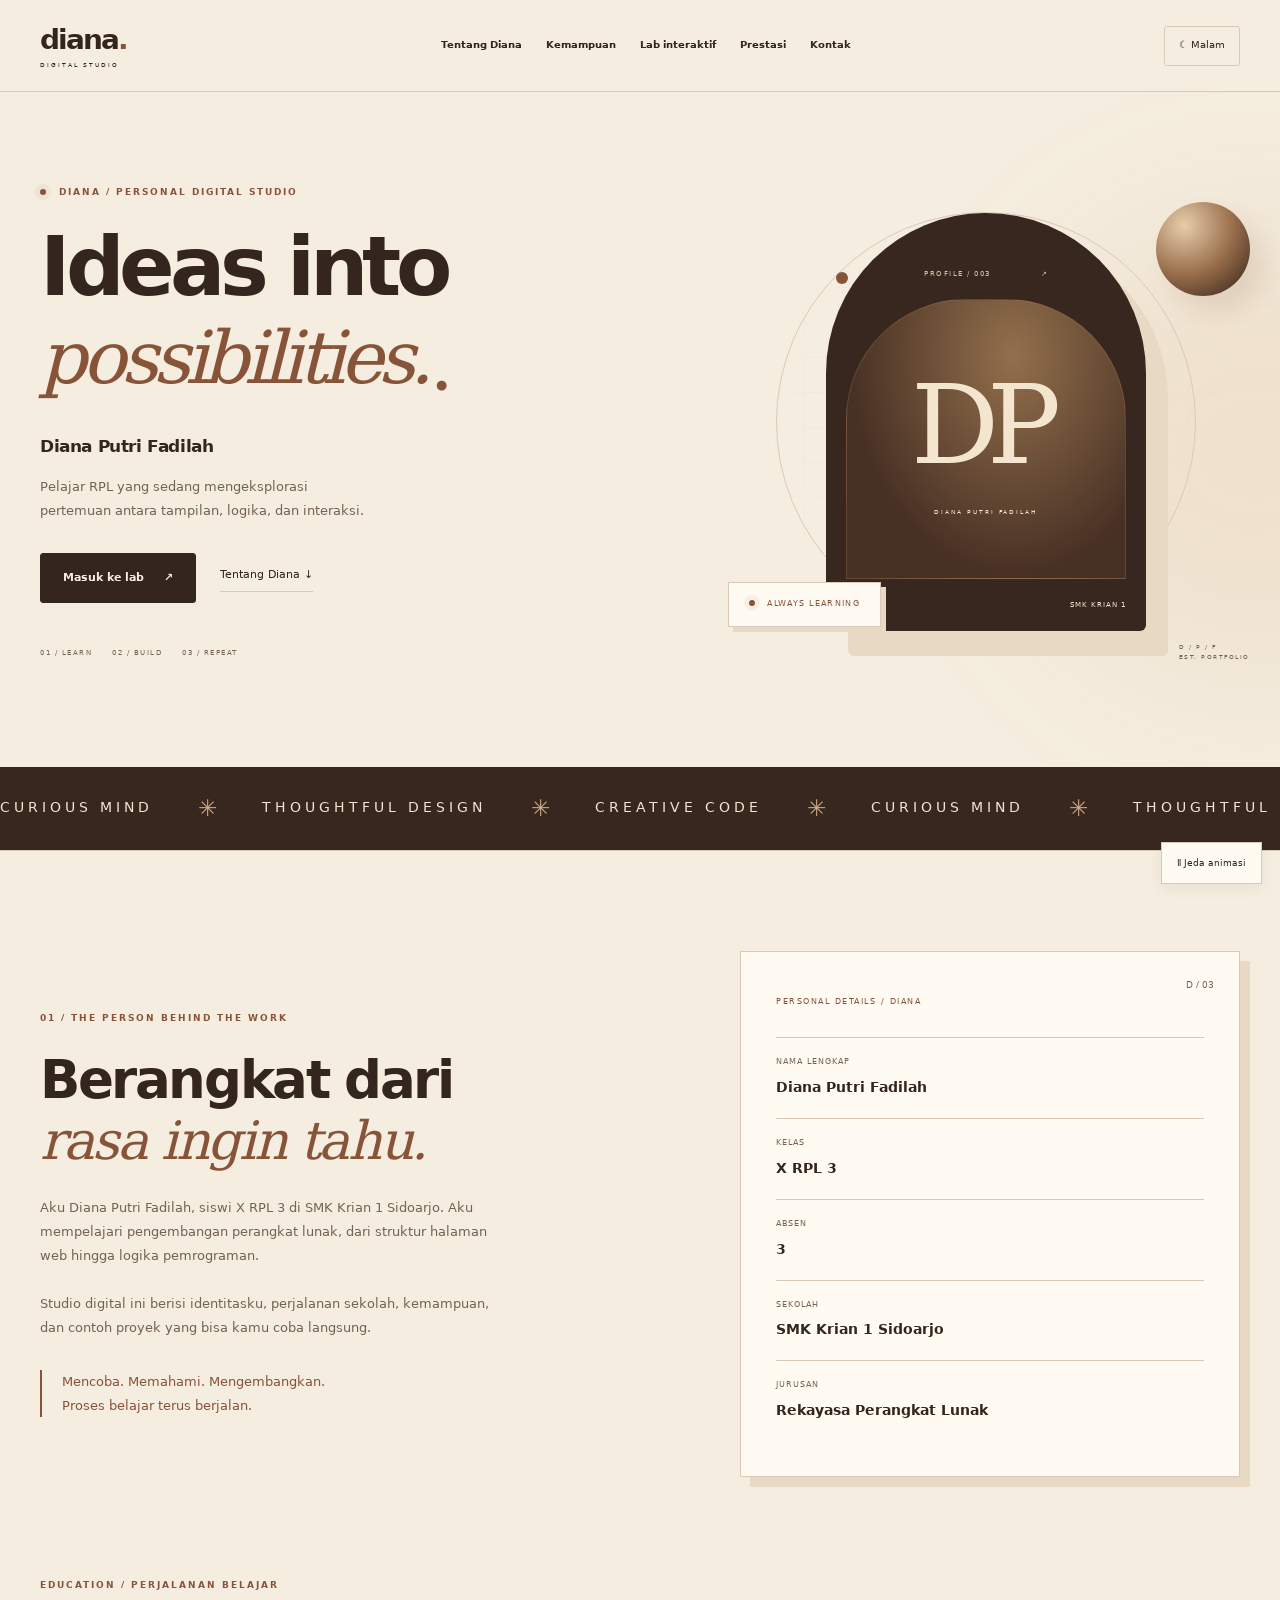
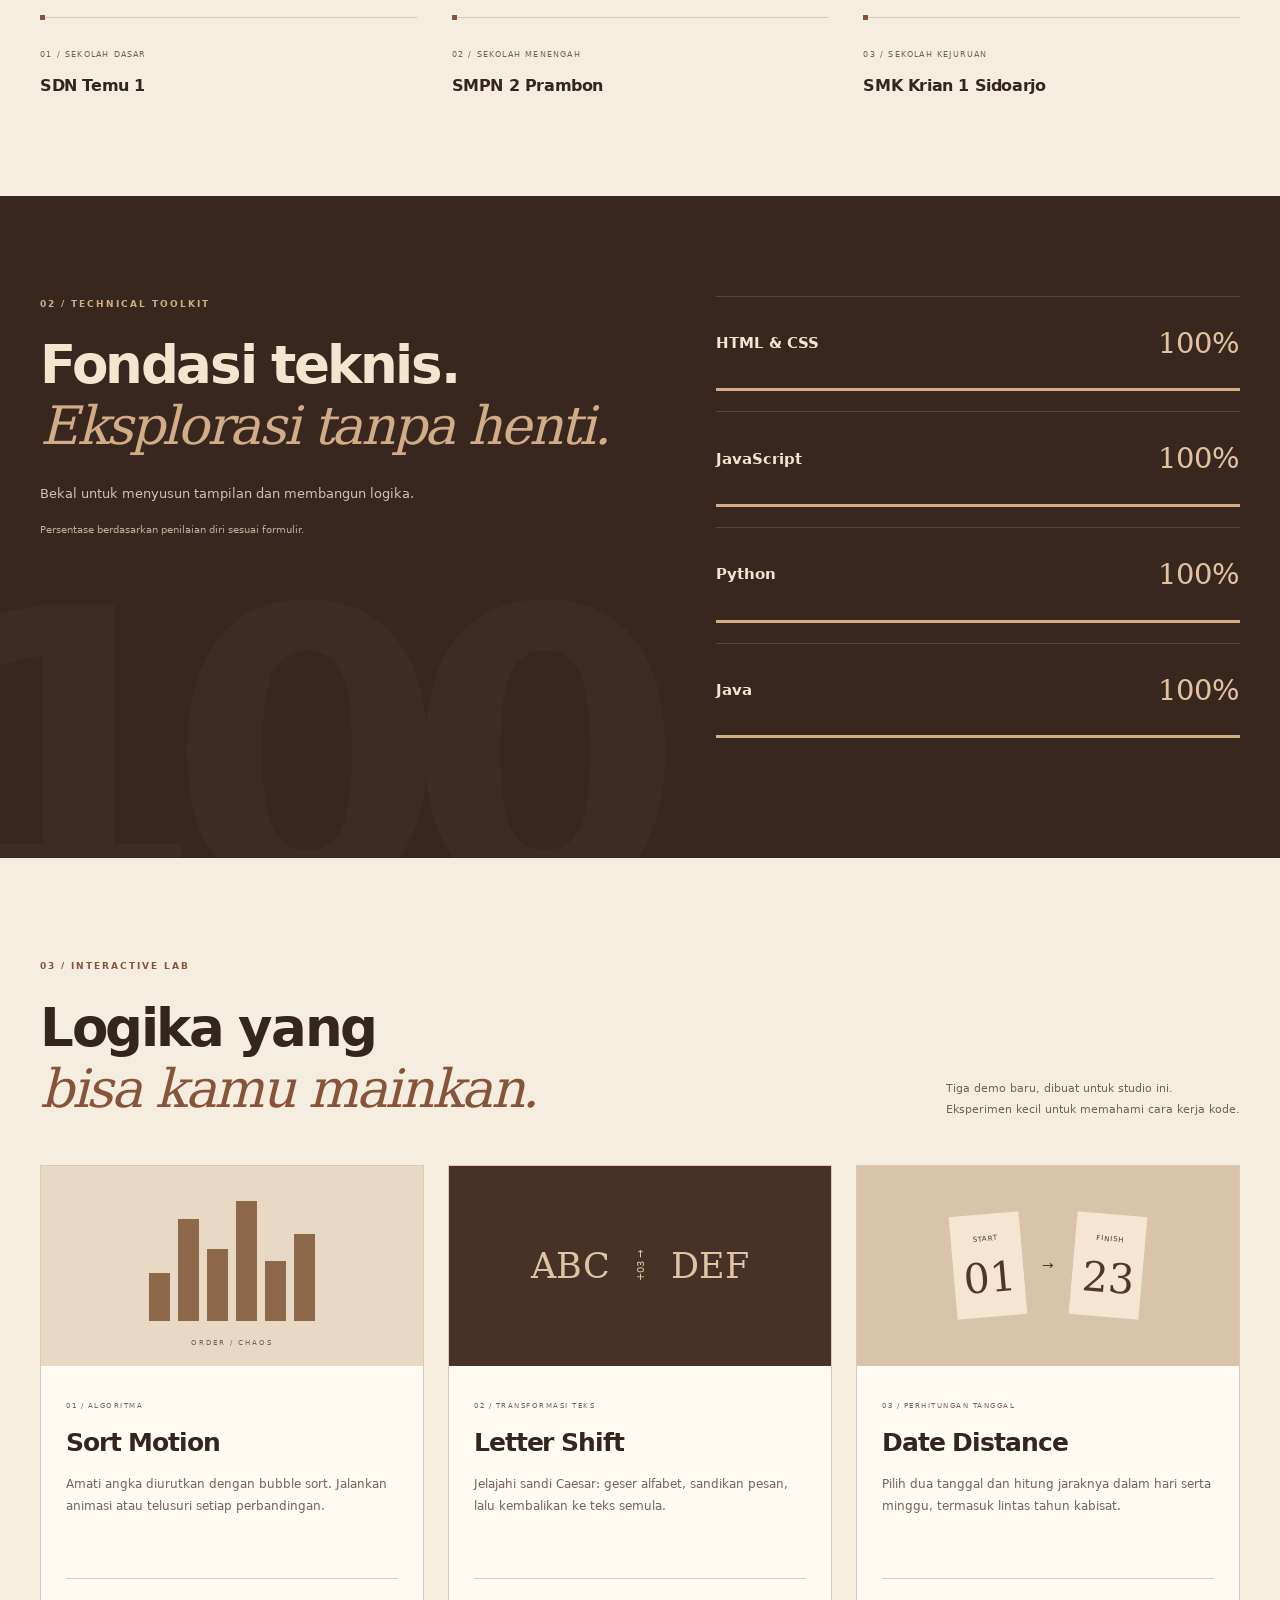
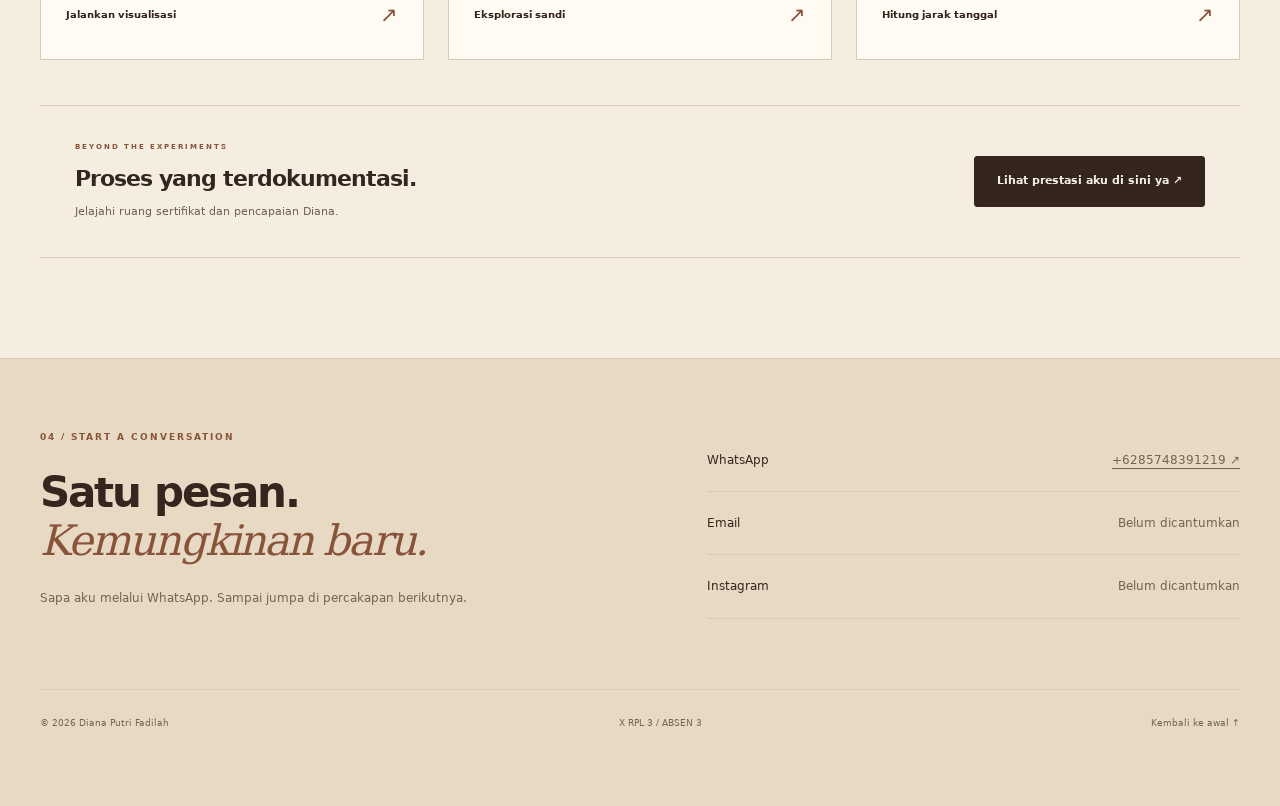
==== commit 64e57abf: "Upload ZIP deployment via Web Client Uploaded 19 files." ====
--- a/index.html
+++ b/index.html
@@ -1,4 +1,4 @@
-<!DOCTYPE html><html lang="id"><head><meta charset="UTF-8"><meta name="viewport" content="width=device-width, initial-scale=1"><meta name="theme-color" content="#f5eddf"><meta name="description" content="Jurnal digital Diana Putri Fadilah. Siswi X RPL 3 SMK Krian 1 Sidoarjo. Profil, kemampuan, demo proyek dan prestasi."><title>Jurnal Digital · Diana Putri Fadilah</title><link rel="icon" href="assets/favicon.svg"><link rel="stylesheet" href="style.css"><script src="config.js" defer></script><script src="common.js" defer></script><script src="experience.js" defer></script><script src="script.js" defer></script></head><body><a class="skip" href="#utama">Lewati navigasi</a><header><div class="container nav-wrap"><a class="brand" href="index.html">diana<span>.</span><small>THE LEARNING JOURNAL</small></a><button class="menu-toggle" aria-expanded="false" aria-controls="navigasi" hidden>Menu ☰</button><nav id="navigasi" aria-label="Menu utama"><a href="index.html#profil">Tentang Diana</a><a href="index.html#bekal">Kemampuan</a><a href="index.html#karya">Ruang coba</a><a href="prestasi.html">Prestasi</a><a href="#kontak">Kontak</a></nav><button class="theme-toggle" type="button" aria-pressed="false" hidden>☾ Malam</button></div></header><main id="utama"><section class="journal-hero"><div class="container hero-layout"><div class="hero-copy"><p class="eyebrow">VOL. 01 / SEBUAH JURNAL DIGITAL</p><h1>Halo, aku Diana.<br><em>Merangkai ide,<br>menulis cerita.</em></h1><p class="hero-description">Setiap baris kode adalah langkah kecil.<br>Selamat datang di ruang belajarku.</p><div class="hero-actions"><a class="button" href="#karya">Buka ruang coba ↗</a><a class="text-link" href="#profil">Kenalan dulu ↓</a></div><div class="hero-chips"><span>X RPL 3</span><span>SMK Krian 1 Sidoarjo</span></div></div><div class="desk-scene"><figure class="journal-photo"><span class="tape" aria-hidden="true"></span><img id="profile-photo" alt="Foto Diana Putri Fadilah" hidden><div id="profile-initials"><span>DP</span><small>RUANG UNTUK FOTO DIANA</small></div><figcaption>Diana Putri Fadilah <span>♡</span></figcaption></figure><div class="desk-note">one page<br><em>at a time.</em></div><div class="coffee" aria-hidden="true"><i></i><i></i><i></i><div class="cup"></div><div class="saucer"></div></div><span class="desk-star" aria-hidden="true">✧</span></div></div><div class="journal-strip"><span>LEARN WITH CURIOSITY</span><span>✦</span><span>CREATE WITH CARE</span><span>✦</span><span>GROW EVERY DAY</span></div></section>
-<section id="profil" class="container section about"><div class="about-intro"><p class="eyebrow">01 / CATATAN PERKENALAN</p><h2>Di balik nama,<br><em>ada proses belajar.</em></h2><p>Aku Diana Putri Fadilah, siswi X RPL 3 di SMK Krian 1 Sidoarjo. Aku mempelajari pengembangan perangkat lunak, dari struktur halaman web hingga logika pemrograman.</p><p>Jurnal digital ini berisi identitasku, perjalanan sekolah, kemampuan, dan contoh proyek yang bisa kamu coba langsung.</p><div class="tiny-note">Pelan-pelan, satu halaman baru.<br>Selalu ada sesuatu untuk dipelajari. ♡</div></div><article class="biodata"><span class="card-tab">KARTU PERKENALAN / DIANA</span><dl><div><dt>Nama lengkap</dt><dd>Diana Putri Fadilah</dd></div><div><dt>Kelas</dt><dd>X RPL 3</dd></div><div><dt>Absen</dt><dd>3</dd></div><div><dt>Sekolah</dt><dd>SMK Krian 1 Sidoarjo</dd></div><div><dt>Jurusan</dt><dd>Rekayasa Perangkat Lunak</dd></div></dl><span class="id-stamp" aria-hidden="true">D / 03</span></article></section>
-<section class="container school-section"><p class="eyebrow">TIGA BAB PERJALANAN SEKOLAH</p><div class="school-path"><article><span>BAB 01 / SEKOLAH DASAR</span><h3>SDN Temu 1</h3></article><article><span>BAB 02 / SEKOLAH MENENGAH</span><h3>SMPN 2 Prambon</h3></article><article><span>BAB 03 / SEKOLAH KEJURUAN</span><h3>SMK Krian 1 Sidoarjo</h3></article></div></section>
-<section id="bekal" class="skills-section"><div class="container section skills-layout"><div><p class="eyebrow">02 / ISI KOTAK PENSILKU</p><h2>Empat teknologi,<br><em>banyak kemungkinan.</em></h2><p>Bekal untuk menyusun tampilan dan membangun logika.</p><small>Persentase berdasarkan penilaian diri sesuai formulir.</small></div><div class="skill-list"><div class="skill"><div><h3>HTML &amp; CSS</h3><strong>100%</strong></div><progress value="100" max="100" aria-label="HTML &amp; CSS 100 persen">100%</progress></div><div class="skill"><div><h3>JavaScript</h3><strong>100%</strong></div><progress value="100" max="100" aria-label="JavaScript 100 persen">100%</progress></div><div class="skill"><div><h3>Python</h3><strong>100%</strong></div><progress value="100" max="100" aria-label="Python 100 persen">100%</progress></div><div class="skill"><div><h3>Java</h3><strong>100%</strong></div><progress value="100" max="100" aria-label="Java 100 persen">100%</progress></div></div></div></section><section id="karya" class="container section"><div class="section-heading"><div><p class="eyebrow">03 / RUANG COBA</p><h2>Dari ide sederhana,<br><em>jadi sesuatu yang berguna.</em></h2></div><p>Tiga demo baru untuk jurnal ini.<br>Pilih satu dan coba sendiri.</p></div><div class="projects"><article class="project"><div class="project-art reading-art" aria-hidden="true"><div class="mini-book"><span>READ<br>LEARN<br>REPEAT</span></div></div><span class="tag">01 / TEKS & WAKTU</span><h3>Teman Baca</h3><p>Hitung kata dalam tulisan dan perkirakan waktu membaca sesuai kecepatan yang dipilih.</p><button data-demo="reading" class="demo-button" hidden>Hitung bacaanku ↗</button></article><article class="project"><div class="project-art ruler-art" aria-hidden="true"><span>cm</span><strong>↔</strong><span>m</span></div><span class="tag">02 / ANGKA & UKURAN</span><h3>Jembatan Ukuran</h3><p>Konversikan panjang antara milimeter, sentimeter, meter, dan kilometer dengan mudah.</p><button data-demo="units" class="demo-button" hidden>Ubah satuan ↗</button></article><article class="project"><div class="project-art pixel-art" aria-hidden="true"><span>▦</span><strong>little pixel<br>big ideas.</strong></div><span class="tag">03 / WARNA & KREATIVITAS</span><h3>Sketsa Kotak</h3><p>Warnai kanvas piksel mini dengan palet coklat–cream. Susun pola kecil versimu sendiri.</p><button data-demo="pixels" class="demo-button" hidden>Mulai menggambar ↗</button></article></div><div class="achievement-cta"><div><p class="eyebrow">ARSIP YANG INGIN KUSIMPAN</p><h3>Halaman untuk pencapaian.</h3><p>Kumpulan dokumentasi dan sertifikat dalam satu tempat.</p></div><a class="button" href="prestasi.html">Lihat prestasi aku di sini ya ↗</a></div><noscript><p>Aktifkan JavaScript untuk mencoba proyek.</p></noscript></section></main><footer id="kontak"><div class="container footer-content"><div><p class="eyebrow">HALAMAN TERAKHIR, PERCAKAPAN BARU</p><h2>Ada cerita<br><em>yang ingin dibagi?</em></h2><p>Sapa aku melalui WhatsApp. Sampai jumpa di percakapan berikutnya.</p></div><div class="contact-details"><div class="contact-line"><span>WhatsApp</span><span id="whatsapp-contact"><a href="https://wa.me/6285748391219" target="_blank" rel="noopener">0857 4839 1219 ↗</a></span></div><div class="contact-line"><span>Email</span><span id="email-contact">Belum dicantumkan</span></div><div class="contact-line"><span>Instagram</span><span id="social-contact">Belum dicantumkan</span></div></div></div><div class="container footer-bottom"><span>© <span id="year">2026</span> Diana Putri Fadilah</span><span>X RPL 3 / ABSEN 3</span><a href="#utama">Kembali ke awal ↑</a></div></footer><button class="motion-toggle" type="button" aria-pressed="false" hidden>Ⅱ Jeda animasi</button><dialog id="demo-dialog" aria-labelledby="demo-title"><div class="dialog-head"><span>DIANA / RUANG COBA</span><button id="close-dialog" type="button" aria-label="Tutup demo">×</button></div><h2 id="demo-title"></h2><div id="demo-content"></div></dialog></body></html>+<!DOCTYPE html><html lang="id"><head><meta charset="UTF-8"><meta name="viewport" content="width=device-width, initial-scale=1"><meta name="theme-color" content="#f5eddf"><meta name="description" content="Studio digital Diana Putri Fadilah. Siswi X RPL 3 SMK Krian 1 Sidoarjo. Profil, kemampuan, demo proyek dan prestasi."><title>Digital Studio · Diana Putri Fadilah</title><link rel="icon" href="assets/favicon.svg"><link rel="stylesheet" href="style.css"><script src="config.js" defer></script><script src="common.js" defer></script><script src="experience.js" defer></script><script src="script.js" defer></script></head><body><div class="scroll-progress" aria-hidden="true"></div><div class="ambient-orb" aria-hidden="true"></div><a class="skip" href="#utama">Lewati navigasi</a><header><div class="container nav-wrap"><a class="brand" href="index.html">diana<span>.</span><small>DIGITAL STUDIO</small></a><button class="menu-toggle" aria-expanded="false" aria-controls="navigasi" hidden>Menu ☰</button><nav id="navigasi" aria-label="Menu utama"><a href="index.html#profil">Tentang Diana</a><a href="index.html#bekal">Kemampuan</a><a href="index.html#karya">Lab interaktif</a><a href="prestasi.html">Prestasi</a><a href="#kontak">Kontak</a></nav><button class="theme-toggle" type="button" aria-pressed="false" hidden>☾ Malam</button></div></header><main id="utama"><section class="studio-hero"><div class="container hero-layout"><div class="hero-copy"><p class="eyebrow"><span class="live-dot"></span> DIANA / PERSONAL DIGITAL STUDIO</p><h1>Ideas into<br><em>possibilities.</em><span class="hero-period">●</span></h1><p class="hero-name">Diana Putri Fadilah</p><p class="hero-description">Pelajar RPL yang sedang mengeksplorasi<br>pertemuan antara tampilan, logika, dan interaksi.</p><div class="hero-actions"><a class="button" href="#karya">Masuk ke lab <span>↗</span></a><a class="text-link" href="#profil">Tentang Diana ↓</a></div><div class="hero-meta"><span>01 / LEARN</span><span>02 / BUILD</span><span>03 / REPEAT</span></div></div><div class="visual-stage" data-tilt><div class="stage-grid" aria-hidden="true"></div><div class="orbit-ring" aria-hidden="true"></div><div class="floating-sphere" aria-hidden="true"></div><figure class="portrait-panel"><div class="portrait-header"><span>PROFILE / 003</span><span aria-hidden="true">↗</span></div><img id="profile-photo" alt="Foto Diana Putri Fadilah" hidden><div id="profile-initials"><span>DP</span><small>DIANA PUTRI FADILAH</small></div><figcaption><span>X RPL 3</span><span>SMK KRIAN 1</span></figcaption></figure><div class="stage-tag"><span class="live-dot"></span> ALWAYS LEARNING</div><span class="stage-coordinate" aria-hidden="true">D / P / F<br>EST. PORTFOLIO</span></div></div><div class="ticker" aria-hidden="true"><div><span>CURIOUS MIND</span><b>✳</b><span>THOUGHTFUL DESIGN</span><b>✳</b><span>CREATIVE CODE</span><b>✳</b><span>CURIOUS MIND</span><b>✳</b><span>THOUGHTFUL DESIGN</span><b>✳</b><span>CREATIVE CODE</span><b>✳</b></div></div></section>
+<section id="profil" class="container section about"><div class="about-intro"><p class="eyebrow">01 / THE PERSON BEHIND THE WORK</p><h2>Berangkat dari<br><em>rasa ingin tahu.</em></h2><p>Aku Diana Putri Fadilah, siswi X RPL 3 di SMK Krian 1 Sidoarjo. Aku mempelajari pengembangan perangkat lunak, dari struktur halaman web hingga logika pemrograman.</p><p>Studio digital ini berisi identitasku, perjalanan sekolah, kemampuan, dan contoh proyek yang bisa kamu coba langsung.</p><div class="tiny-note">Mencoba. Memahami. Mengembangkan.<br>Proses belajar terus berjalan.</div></div><article class="biodata"><span class="card-tab">PERSONAL DETAILS / DIANA</span><dl><div><dt>Nama lengkap</dt><dd>Diana Putri Fadilah</dd></div><div><dt>Kelas</dt><dd>X RPL 3</dd></div><div><dt>Absen</dt><dd>3</dd></div><div><dt>Sekolah</dt><dd>SMK Krian 1 Sidoarjo</dd></div><div><dt>Jurusan</dt><dd>Rekayasa Perangkat Lunak</dd></div></dl><span class="id-stamp" aria-hidden="true">D / 03</span></article></section>
+<section class="container school-section"><p class="eyebrow">EDUCATION / PERJALANAN BELAJAR</p><div class="school-path"><article><span>01 / SEKOLAH DASAR</span><h3>SDN Temu 1</h3></article><article><span>02 / SEKOLAH MENENGAH</span><h3>SMPN 2 Prambon</h3></article><article><span>03 / SEKOLAH KEJURUAN</span><h3>SMK Krian 1 Sidoarjo</h3></article></div></section>
+<section id="bekal" class="skills-section"><div class="container section skills-layout"><div><p class="eyebrow">02 / TECHNICAL TOOLKIT</p><h2>Fondasi teknis.<br><em>Eksplorasi tanpa henti.</em></h2><p>Bekal untuk menyusun tampilan dan membangun logika.</p><small>Persentase berdasarkan penilaian diri sesuai formulir.</small></div><div class="skill-list"><div class="skill"><div><h3>HTML &amp; CSS</h3><strong>100%</strong></div><progress value="100" max="100" aria-label="HTML &amp; CSS 100 persen">100%</progress></div><div class="skill"><div><h3>JavaScript</h3><strong>100%</strong></div><progress value="100" max="100" aria-label="JavaScript 100 persen">100%</progress></div><div class="skill"><div><h3>Python</h3><strong>100%</strong></div><progress value="100" max="100" aria-label="Python 100 persen">100%</progress></div><div class="skill"><div><h3>Java</h3><strong>100%</strong></div><progress value="100" max="100" aria-label="Java 100 persen">100%</progress></div></div></div></section><section id="karya" class="container section"><div class="section-heading"><div><p class="eyebrow">03 / INTERACTIVE LAB</p><h2>Logika yang<br><em>bisa kamu mainkan.</em></h2></div><p>Tiga demo baru, dibuat untuk studio ini.<br>Eksperimen kecil untuk memahami cara kerja kode.</p></div><div class="projects"><article class="project"><div class="project-art sort-art" aria-hidden="true"><i></i><i></i><i></i><i></i><i></i><i></i><span>ORDER / CHAOS</span></div><div class="project-body"><span class="tag">01 / ALGORITMA</span><h3>Sort Motion</h3><p>Amati angka diurutkan dengan bubble sort. Jalankan animasi atau telusuri setiap perbandingan.</p><button data-demo="sort" class="demo-button" hidden>Jalankan visualisasi <span>↗</span></button></div></article><article class="project"><div class="project-art cipher-art" aria-hidden="true"><span>ABC</span><i>+03 →</i><strong>DEF</strong></div><div class="project-body"><span class="tag">02 / TRANSFORMASI TEKS</span><h3>Letter Shift</h3><p>Jelajahi sandi Caesar: geser alfabet, sandikan pesan, lalu kembalikan ke teks semula.</p><button data-demo="cipher" class="demo-button" hidden>Eksplorasi sandi <span>↗</span></button></div></article><article class="project"><div class="project-art date-art" aria-hidden="true"><div><small>START</small><strong>01</strong></div><span>→</span><div><small>FINISH</small><strong>23</strong></div></div><div class="project-body"><span class="tag">03 / PERHITUNGAN TANGGAL</span><h3>Date Distance</h3><p>Pilih dua tanggal dan hitung jaraknya dalam hari serta minggu, termasuk lintas tahun kabisat.</p><button data-demo="dates" class="demo-button" hidden>Hitung jarak tanggal <span>↗</span></button></div></article></div><div class="achievement-cta"><div><p class="eyebrow">BEYOND THE EXPERIMENTS</p><h3>Proses yang terdokumentasi.</h3><p>Jelajahi ruang sertifikat dan pencapaian Diana.</p></div><a class="button" href="prestasi.html">Lihat prestasi aku di sini ya ↗</a></div><noscript><p>Aktifkan JavaScript untuk mencoba proyek.</p></noscript></section></main><footer id="kontak"><div class="container footer-content"><div><p class="eyebrow">04 / START A CONVERSATION</p><h2>Satu pesan.<br><em>Kemungkinan baru.</em></h2><p>Sapa aku melalui WhatsApp. Sampai jumpa di percakapan berikutnya.</p></div><div class="contact-details"><div class="contact-line"><span>WhatsApp</span><span id="whatsapp-contact"><a href="https://wa.me/6285748391219" target="_blank" rel="noopener">0857 4839 1219 ↗</a></span></div><div class="contact-line"><span>Email</span><span id="email-contact">Belum dicantumkan</span></div><div class="contact-line"><span>Instagram</span><span id="social-contact">Belum dicantumkan</span></div></div></div><div class="container footer-bottom"><span>© <span id="year">2026</span> Diana Putri Fadilah</span><span>X RPL 3 / ABSEN 3</span><a href="#utama">Kembali ke awal ↑</a></div></footer><button class="motion-toggle" type="button" aria-pressed="false" hidden>Ⅱ Jeda animasi</button><dialog id="demo-dialog" aria-labelledby="demo-title"><div class="dialog-head"><span>DIANA / RUANG COBA</span><button id="close-dialog" type="button" aria-label="Tutup demo">×</button></div><h2 id="demo-title"></h2><div id="demo-content"></div></dialog></body></html>
--- a/style.css
+++ b/style.css
@@ -1,9 +1,5 @@
-@font-face{font-family:Garden Sans;src:url(assets/fonts/DejaVuSans-Regular.woff);font-weight:400;font-display:swap}@font-face{font-family:Garden Sans;src:url(assets/fonts/DejaVuSans-Bold.woff);font-weight:700;font-display:swap}@font-face{font-family:Garden Serif;src:url(assets/fonts/DejaVuSerif-Regular.woff);font-weight:400;font-display:swap}
-:root{--bg:#fffaf7;--paper:#fffefd;--ink:#38483c;--muted:#667267;--pink:#f5dce6;--rose:#9f4f73;--sage:#e2eadb;--green:#44634c;--line:#dce0d4;color-scheme:light}body[data-theme=dark]{--bg:#202c28;--paper:#2b3730;--ink:#f4eee5;--muted:#c1cbbb;--pink:#503743;--rose:#efadc7;--sage:#384b3b;--green:#bed3aa;--line:#506151;color-scheme:dark}*{box-sizing:border-box}html{scroll-behavior:smooth;scroll-padding-top:100px}body{margin:0;background:var(--bg);color:var(--ink);font:14px/1.8 'Garden Sans',Arial,sans-serif}h1,h2,h3,p,figure{margin:0}h1,h2{font-family:'Garden Serif',Georgia,serif;font-weight:400;letter-spacing:-.055em;line-height:1.15}h2{font-size:clamp(2rem,3.7vw,3.2rem)}h3{line-height:1.4}em{color:var(--rose);font-weight:400}a{color:inherit;text-decoration:none}button,input,select{font:inherit;color:inherit}button{cursor:pointer}button:disabled{cursor:default;opacity:.55}button,a,input,select{touch-action:manipulation}a:focus-visible,button:focus-visible,input:focus-visible,select:focus-visible{outline:3px solid var(--rose);outline-offset:5px}[hidden]{display:none!important}.container{width:min(1120px,calc(100% - 64px));margin:auto}.skip{position:fixed;left:12px;top:-100px;background:var(--paper);padding:12px;z-index:99}.skip:focus{top:10px}header{position:sticky;top:0;z-index:20;background:var(--bg);border-bottom:1px solid var(--line)}.nav-wrap{min-height:85px;display:flex;align-items:center;gap:25px;justify-content:space-between}.brand{font-family:'Garden Serif',serif;font-size:26px;white-space:nowrap;letter-spacing:-1px}.brand>span:first-child{color:var(--rose);font-size:31px;margin-right:5px}.brand-dot{color:var(--rose)}nav{display:flex;gap:22px;font-size:11px;font-weight:700}nav a:hover{color:var(--rose)}.theme-toggle,.menu-toggle{background:var(--paper);border:1px solid var(--line);border-radius:30px;min-height:42px;padding:8px 14px;font-size:11px}.menu-toggle{display:none}.hero{position:relative;isolation:isolate;overflow:hidden;background:var(--sage)}.hero-background{position:absolute;inset:0;width:100%;height:100%;object-fit:cover;object-position:center 42%;z-index:-3}.hero-wash{position:absolute;inset:0;background:linear-gradient(90deg,#fffaf7f7 0%,#fffaf7e6 40%,#fffaf788 72%,#fffaf742);z-index:-2}body[data-theme=dark] .hero-wash{background:linear-gradient(90deg,#202c28f7,#202c28d9 42%,#202c2880)}.hero-layout{display:grid;grid-template-columns:1.13fr 1fr;gap:60px;align-items:center;padding:75px 0 90px}.eyebrow{font-size:10px;letter-spacing:2px;font-weight:700;color:var(--green);margin-bottom:22px}.status-dot{display:inline-block;width:7px;height:7px;border-radius:50%;background:#6f9676;margin-right:8px}.hero h1{font-size:clamp(4rem,7.5vw,6.5rem);position:relative}.hero h1 em{font-style:italic}.heading-flower{font-family:serif;font-size:55px;display:inline-block;color:#bd7896;margin-left:16px;animation:sway 6s ease-in-out infinite}.hero-description{margin:27px 0;color:var(--muted);font-size:14px}.hero-actions{display:flex;gap:22px;align-items:center;flex-wrap:wrap}.button{display:inline-flex;justify-content:center;align-items:center;min-height:48px;padding:13px 23px;background:var(--green);border:1px solid var(--green);color:var(--bg);border-radius:32px;font-weight:700;font-size:12px;transition:transform .2s}.button:hover{transform:translateY(-3px)}.text-link{font-size:12px;border-bottom:1px solid var(--line);padding:6px 0}.hero-chips{display:flex;gap:10px;flex-wrap:wrap;margin-top:35px;font-size:10px}.hero-chips span{padding:6px 12px;border:1px solid #c5cdbb;border-radius:20px;background:#fff8;color:#475645}.portrait-scene{position:relative;padding:15px 28px}.portrait-label{display:block;font-family:'Garden Serif',serif;font-style:italic;color:var(--rose);font-size:17px;margin-bottom:15px;text-align:center}.portrait{padding:13px 13px 0;background:var(--paper);border:1px solid var(--line);border-radius:170px 170px 20px 20px;transform:rotate(3deg);box-shadow:0 20px 60px #31412c24;max-width:345px;margin:auto}.portrait>img{display:block;width:100%;height:350px;border-radius:160px 160px 10px 10px;object-fit:cover;object-position:center 35%}.portrait figcaption{padding:19px 4px;display:flex;justify-content:space-between;font-family:'Garden Serif',serif;font-size:16px}.portrait figcaption span{color:var(--rose)}#profile-initials{height:350px;display:grid;place-items:center;font-size:70px;background:var(--pink);border-radius:160px 160px 10px 10px}.lily-hero{position:absolute;width:175px;bottom:-35px;left:-25px;transform-origin:bottom;animation:sway 7s ease-in-out infinite;pointer-events:none}.sticker{position:absolute;right:-18px;bottom:5px;transform:rotate(-9deg);background:var(--pink);padding:16px 24px;border-radius:45% 45% 40% 45%;font-family:'Garden Serif',serif;text-align:center;font-size:13px;color:var(--ink);box-shadow:0 6px 0 #76495b0c}.sticker strong{font-size:16px;display:block}.sticker span{font-size:24px;display:block}.butterfly{position:absolute;right:8px;top:10px;display:flex;animation:float 7s ease-in-out infinite}.butterfly i{width:25px;height:34px;border-radius:70% 70% 25% 70%;background:#da9cb8;transform-origin:right center;animation:wing .8s ease-in-out infinite alternate}.butterfly i+ i{transform-origin:left center;scale:-1 1}.hero-bottom{text-align:center;padding:17px;font-size:8px;letter-spacing:2px;border-top:1px solid #7e987c30;color:var(--green)}.ribbon{background:var(--pink);padding:17px 20px;text-align:center;font-size:10px;letter-spacing:2px;color:var(--rose);display:flex;justify-content:center;gap:38px;flex-wrap:wrap}.section{padding-top:95px;padding-bottom:95px}.about{display:grid;grid-template-columns:1.1fr 1fr;gap:100px;align-items:center}.about-intro>p:not(.eyebrow){margin-top:25px;color:var(--muted);max-width:450px}.tiny-note{font-family:'Garden Serif',serif;font-style:italic;background:var(--sage);padding:20px 24px;border-radius:4px 25px 25px 25px;margin-top:30px;max-width:350px;transform:rotate(-2deg);font-size:16px}.tiny-note span{color:var(--rose);margin-left:8px}.biodata{position:relative;border:1px solid var(--line);background:var(--paper);border-radius:25px;padding:40px;box-shadow:12px 12px 0 var(--sage);overflow:hidden}.card-tab{font-size:9px;letter-spacing:2px;display:inline-block;border-bottom:1px solid var(--line);padding-bottom:12px}.biodata dl{position:relative;z-index:1;margin:25px 0 0;display:grid;gap:23px}.biodata dt{font-size:10px;color:var(--muted);text-transform:uppercase;letter-spacing:1px}.biodata dd{font-weight:700;font-size:16px;margin:5px 0 0;max-width:290px}.id-lily{position:absolute;width:140px;right:-55px;bottom:0;opacity:.3}.school-section{padding-bottom:90px}.school-path{display:grid;grid-template-columns:repeat(3,1fr);gap:35px}.school-path article{border-top:2px solid var(--line);padding-top:24px;position:relative}.school-path article:before{content:'✿';position:absolute;top:-19px;left:0;color:var(--rose);background:var(--bg);font-size:24px;padding-right:12px}.school-path span{font-size:9px;letter-spacing:1px;color:var(--muted)}.school-path h3{font-size:16px;margin-top:9px}.skills-section{background:var(--sage);border-block:1px solid var(--line);overflow:hidden}.skills-layout{display:grid;grid-template-columns:1.1fr 1fr;gap:90px;align-items:center}.skills-layout>div:first-child{position:relative}.skills-layout p:not(.eyebrow){margin-top:22px;max-width:370px}.skills-layout small{display:block;margin-top:14px;font-size:10px;color:var(--muted)}.skill-lily{position:absolute;width:110px;right:-55px;bottom:-90px;transform:rotate(25deg);opacity:.5}.skill{margin:23px 0;background:var(--paper);padding:19px 23px;border-radius:16px}.skill>div{display:flex;justify-content:space-between;gap:20px}.skill h3{font-size:14px}.skill strong{color:var(--rose);font-size:13px}progress{appearance:none;display:block;width:100%;height:7px;border:0;border-radius:8px;overflow:hidden;margin-top:12px;background:var(--pink)}progress::-webkit-progress-bar{background:var(--pink)}progress::-webkit-progress-value{background:var(--rose);border-radius:8px}progress::-moz-progress-bar{background:var(--rose)}.section-heading{display:flex;justify-content:space-between;align-items:end;gap:30px;margin-bottom:40px}.section-heading>p{font-size:12px;color:var(--muted)}.projects{display:grid;grid-template-columns:repeat(3,1fr);gap:25px}.project{padding:14px 14px 0;background:var(--paper);border:1px solid var(--line);border-radius:22px;transition:transform .25s,box-shadow .25s}.project:hover{transform:translateY(-8px);box-shadow:0 20px 40px #66745615}.project-art{height:170px;border-radius:13px;background:var(--pink);display:flex;align-items:center;justify-content:center;overflow:hidden;position:relative}.project-art img{width:95px}.bouquet-art img:first-child{transform:rotate(-25deg);margin-right:-25px}.bouquet-art img:last-child{transform:rotate(25deg);margin-left:-25px}.bouquet-art>span{color:var(--rose);font-size:32px}.memory-art{background:var(--sage);gap:7px}.memory-art span{padding:8px 13px;font-size:25px;background:var(--paper);border-radius:9px;color:var(--rose);transform:rotate(-7deg)}.memory-art span:nth-child(2){transform:translateY(-10px) rotate(5deg)}.watering-art{background:#ece8f1}.watering-art span{font-size:30px;transform:rotate(-20deg)}.project .tag{display:block;font-size:9px;letter-spacing:1.3px;color:var(--muted);margin:23px 10px 10px}.project h3{font-family:'Garden Serif',serif;font-size:23px;font-weight:400;margin:0 10px}.project p{font-size:12px;color:var(--muted);margin:13px 10px 0;min-height:87px}.demo-button{display:block;width:calc(100% - 20px);text-align:left;margin:18px 10px 0;background:none;border:0;border-top:1px solid var(--line);padding:18px 0;color:var(--green);font-size:12px;font-weight:700}.achievement-cta{position:relative;background:var(--pink);border-radius:24px;padding:35px;margin-top:40px;display:flex;justify-content:space-between;align-items:center;gap:24px;overflow:hidden}.achievement-cta>div,.achievement-cta>a{z-index:1;position:relative}.achievement-cta .eyebrow{font-size:8px;margin-bottom:12px}.achievement-cta h3{font-family:'Garden Serif',serif;font-size:25px;font-weight:400}.achievement-cta p:last-child{font-size:12px;margin-top:8px}.achievement-cta>span{position:absolute;right:50%;bottom:-55px;font-size:170px;opacity:.1;line-height:1}footer{background:var(--sage);border-top:1px solid var(--line)}.footer-content{padding:60px 0;display:grid;grid-template-columns:1.2fr 1fr;gap:90px}.footer-content h2{font-size:32px}.footer-content p:not(.eyebrow){font-size:12px;color:var(--muted);margin-top:15px}.contact-details h3{font-size:15px;margin-bottom:12px}.contact-line{display:flex;justify-content:space-between;gap:15px;padding:15px 0;border-bottom:1px solid var(--line);font-size:12px;overflow-wrap:anywhere}.contact-line a{text-decoration:underline}.contact-line>span:last-child{color:var(--muted);min-width:0}.footer-bottom{display:flex;justify-content:space-between;gap:20px;padding:20px 0 70px;border-top:1px solid var(--line);font-size:10px;color:var(--muted)}.petal-layer{position:fixed;inset:0;pointer-events:none;overflow:hidden;z-index:22}.petal{position:absolute;top:-30px;width:11px;height:16px;background:#eaa9c1b3;border-radius:75% 0 75% 35%;animation:petalfall var(--duration) linear infinite;animation-delay:var(--delay);left:var(--left)}.motion-toggle{position:fixed;bottom:16px;right:18px;z-index:25;background:var(--paper);border:1px solid var(--line);box-shadow:0 4px 15px #30412e15;border-radius:25px;padding:11px 16px;font-size:10px;min-height:44px}.is-paused *{animation-play-state:paused!important}.gallery-intro{padding:65px 0;position:relative}.gallery-intro .eyebrow{margin-top:42px}.gallery-intro h1{font-size:clamp(2.5rem,5vw,4.5rem)}.gallery-intro>p:last-of-type{margin-top:25px;color:var(--muted)}.gallery-intro>img{position:absolute;right:45px;bottom:20px;width:170px;animation:sway 7s ease-in-out infinite;transform-origin:bottom}.gallery-section{padding-bottom:90px;min-height:350px}#gallery-status{font-size:12px;color:var(--muted);margin-bottom:20px}.achievement-grid{display:grid;grid-template-columns:repeat(3,1fr);gap:24px}.achievement-card{border:1px solid var(--line);border-radius:20px;overflow:hidden}.achievement-open{width:100%;border:0;padding:0;background:var(--paper);text-align:left}.achievement-image{aspect-ratio:4/3;background:var(--sage);padding:15px}.achievement-image img{width:100%;height:100%;object-fit:contain}.achievement-caption{padding:20px;display:flex;justify-content:space-between;gap:12px;align-items:center}.achievement-caption h2{font-size:20px}.achievement-caption span{font-size:10px}.achievement-empty{padding:55px 20px;text-align:center;background:var(--paper);border:1px dashed var(--line);border-radius:25px}.achievement-empty>span{color:var(--rose);font-size:55px}.achievement-empty h2{font-size:29px}.achievement-empty p{margin-top:15px;color:var(--muted);font-size:13px}dialog{width:min(550px,calc(100% - 28px));max-height:88vh;border:1px solid var(--line);border-radius:25px;padding:25px;background:var(--bg);color:var(--ink)}dialog::backdrop{background:#142519b8;backdrop-filter:blur(4px)}.dialog-head{display:flex;justify-content:space-between;align-items:center;gap:15px}.dialog-head>span{font-size:9px;letter-spacing:1px;color:var(--muted)}.dialog-head button{width:44px;height:44px;border:1px solid var(--line);border-radius:50%;background:var(--paper);font-size:26px;flex-shrink:0}dialog h2{font-size:30px;margin:15px 0 20px}dialog p{font-size:12px;color:var(--muted)}.achievement-viewer{width:min(950px,calc(100% - 28px))}.achievement-viewer img{display:block;width:100%;max-height:65vh;object-fit:contain;margin:20px 0}label{display:block;font-size:12px;margin:15px 0 6px}input,select{width:100%;background:var(--paper);border:1px solid var(--line);border-radius:10px;min-height:45px;padding:10px}.demo-actions{display:flex;gap:10px;flex-wrap:wrap;margin-top:20px}.demo-actions button{font-size:11px}.secondary{background:var(--paper);color:var(--green);border-color:var(--line)}.demo-preview{background:var(--sage);border-radius:18px;min-height:180px;text-align:center;padding:20px;margin:20px 0;overflow-wrap:anywhere}.bouquet-preview{--wrap:#f0bfd2;background:linear-gradient(120deg,var(--wrap),var(--paper));position:relative}.bouquet-preview img{width:70px;margin:0 -6px;transform:rotate(-12deg)}.bouquet-preview img:nth-child(2){transform:translateY(-10px)}.bouquet-preview img:nth-child(3){transform:rotate(12deg)}.bouquet-preview p{font-family:'Garden Serif',serif;color:var(--ink);margin-top:8px;font-size:17px}.memory-grid{display:grid;grid-template-columns:repeat(4,1fr);gap:9px;margin:20px 0}.memory-grid button{min-height:70px;font-size:27px;border:1px solid var(--line);border-radius:13px;background:var(--pink);color:var(--rose)}.memory-grid button.matched{background:var(--sage);opacity:1}.game-status{padding:12px 16px;background:var(--sage);border-radius:12px;font-size:12px;margin:12px 0}.garden-stage{height:150px;display:flex;align-items:center;justify-content:center;font-size:70px}.garden-stage img{height:150px}.garden-meter{height:8px;margin-top:10px}.garden-hint{font-size:12px;margin-top:8px}.reveal-in{animation:reveal .65s ease-out both}@keyframes reveal{from{opacity:.3;transform:translateY(20px)}to{opacity:1;transform:none}}@keyframes petalfall{0%{transform:translate(0,-30px) rotate(0)}100%{transform:translate(65px,110vh) rotate(330deg)}}@keyframes sway{0%,100%{transform:rotate(-5deg)}50%{transform:rotate(7deg)}}@keyframes float{0%,100%{transform:translate(0,0) rotate(-15deg)}50%{transform:translate(-35px,16px) rotate(10deg)}}@keyframes wing{to{transform:rotateY(65deg)}}
-@media(max-width:1000px){nav{gap:12px;font-size:10px}.nav-wrap{gap:14px}.hero-layout{gap:30px}.portrait>img{height:310px}.portrait-scene{padding:15px}.about,.skills-layout{gap:50px}.sticker{right:-8px}.footer-content{gap:40px}}
-@media(max-width:760px){.container{width:calc(100% - 40px)}.nav-wrap{min-height:72px;flex-wrap:wrap;gap:8px}.brand{font-size:23px;margin-right:auto}.menu-toggle{display:block}.theme-toggle,.menu-toggle{font-size:10px;padding:8px 11px}nav{width:100%;order:4;justify-content:center;flex-wrap:wrap;padding-bottom:18px;gap:15px}.js nav{display:none}.js nav.open{display:flex}.hero-layout{grid-template-columns:1fr;padding:45px 0 65px;gap:38px}.hero h1{font-size:clamp(3.7rem,17vw,5.5rem)}.hero .eyebrow{font-size:8px;letter-spacing:1.5px}.heading-flower{font-size:40px;margin-left:10px}.hero-description{font-size:13px;margin:23px 0}.hero-actions{gap:18px}.hero-chips{margin-top:23px}.portrait-scene{width:min(340px,100%);margin:auto;padding:15px 22px}.portrait>img{height:310px}.portrait-label{font-size:15px}.lily-hero{width:125px;left:-7px;bottom:-16px}.sticker{padding:12px 17px;right:-5px;bottom:0;font-size:10px}.sticker strong{font-size:13px}.portrait figcaption{font-size:14px;padding:15px 0}.hero-wash{background:linear-gradient(180deg,#fffaf7f2,#fffaf7d9 46%,#fffaf785)}.hero-background{object-position:60% center}.hero-bottom{font-size:7px;letter-spacing:1px}.ribbon{font-size:8px;gap:12px;letter-spacing:1px}.ribbon span:last-of-type{display:none}.section{padding:60px 0}.about,.skills-layout{grid-template-columns:1fr;gap:40px}.about h2{font-size:2.4rem}.biodata{padding:30px;box-shadow:7px 7px 0 var(--sage)}.school-path{grid-template-columns:1fr;gap:32px}.school-section{padding-bottom:60px}.school-path article{padding-top:17px}.skill-lily{display:none}.skills-layout{gap:15px}.skill{margin:16px 0}.section-heading{display:block}.section-heading>p{margin-top:20px}.projects{grid-template-columns:1fr;gap:25px}.project-art{height:180px}.project p{min-height:0}.achievement-cta{padding:28px;flex-direction:column;align-items:flex-start}.achievement-cta .button{font-size:10px}.footer-content{grid-template-columns:1fr;padding:40px 0;gap:30px}.footer-content h2{font-size:28px}.footer-bottom{flex-direction:column;gap:6px;padding-bottom:75px}.gallery-intro{padding:35px 0 40px}.gallery-intro>img{width:85px;right:0;bottom:20px;opacity:.3;pointer-events:none}.gallery-intro h1{font-size:2.65rem}.gallery-intro>p:last-of-type{font-size:13px}.achievement-grid{grid-template-columns:1fr}.petal:nth-child(n+9){display:none}.contact-line{flex-wrap:wrap}.motion-toggle{right:12px;bottom:12px}dialog{padding:20px}.memory-grid button{min-height:60px}}
-@media(prefers-reduced-motion:reduce){html{scroll-behavior:auto}*,*::before,*::after{animation:none!important;transition:none!important}.petal-layer,.motion-toggle{display:none!important}}
-/* Diana — the warm learning journal */
-:root{--bg:#f5eddf;--paper:#fffaf1;--ink:#4b3327;--muted:#79614f;--pink:#e9d5c1;--rose:#81543c;--sage:#ecdfca;--green:#674735;--line:#d9c5ad}body[data-theme=dark]{--bg:#30241e;--paper:#3b2c24;--ink:#f5e8d6;--muted:#d3bba2;--pink:#573f32;--rose:#e5b98e;--sage:#423326;--green:#e4c4a5;--line:#6d5341}body{background-image:radial-gradient(#9c745d12 .8px,transparent .8px);background-size:7px 7px}.brand{font-size:31px}.brand>span:first-child{color:var(--rose);font-size:31px;margin-right:0}.brand small{display:block;font:700 6px 'Garden Sans',sans-serif;letter-spacing:1.8px;margin-top:-3px}.nav-wrap{min-height:90px}.journal-hero{position:relative;overflow:hidden;background:linear-gradient(115deg,var(--bg),var(--sage))}.journal-hero:before{content:'';position:absolute;inset:0;pointer-events:none;background:repeating-linear-gradient(0deg,transparent,transparent 43px,#9b79500d 44px)}.journal-hero .hero-layout{position:relative;grid-template-columns:1.1fr 1fr;padding-top:85px;padding-bottom:95px;gap:75px}.journal-hero h1{font-size:clamp(2.7rem,4.6vw,4.5rem);line-height:1.2}.journal-hero h1 em{font-style:italic}.hero-description{font-size:14px}.hero-chips span{background:var(--paper);border-color:var(--line);color:var(--muted)}.desk-scene{position:relative;min-height:400px;padding:0 30px}.journal-photo{position:relative;background:var(--paper);padding:15px 15px 0;border:1px solid var(--line);box-shadow:12px 18px 40px #6b4c3020;transform:rotate(4deg);max-width:320px;margin:auto;border-radius:3px}.journal-photo>img{width:100%;height:295px;display:block;object-fit:cover;background:var(--sage)}#profile-initials{height:295px;border-radius:0;background:repeating-linear-gradient(45deg,transparent,transparent 9px,#9169430a 10px),var(--sage);display:flex;flex-direction:column;align-items:center;justify-content:center;font-family:'Garden Serif',serif;color:var(--rose)}#profile-initials>span{font-size:80px;line-height:1.2}#profile-initials>small{font:700 7px 'Garden Sans',sans-serif;letter-spacing:1.4px;margin-top:20px}.journal-photo figcaption{padding:20px 3px;display:flex;justify-content:space-between;gap:10px;font-family:'Garden Serif',serif;font-size:17px}.journal-photo figcaption>span{color:var(--rose)}.tape{position:absolute;top:-17px;left:calc(50% - 47px);width:94px;height:32px;background:#c6a88494;transform:rotate(-8deg);z-index:1;border-inline:2px dashed #ae8b6540}.desk-note{position:absolute;bottom:-3px;left:-9px;background:var(--sage);border:1px solid var(--line);padding:23px 28px;box-shadow:3px 8px 15px #573c3015;transform:rotate(-8deg);font-family:'Garden Serif',serif;font-size:20px;line-height:1.4;z-index:2}.desk-note em{font-style:italic}.desk-star{position:absolute;left:-25px;top:20px;color:var(--rose);font-size:55px;animation:sway 8s ease-in-out infinite}.coffee{position:absolute;right:-30px;bottom:-20px;width:115px;height:135px}.cup{position:absolute;bottom:24px;left:10px;width:79px;height:63px;background:var(--paper);border:2px solid var(--line);border-radius:7px 7px 30px 30px;box-shadow:inset -12px 0 #7a573113}.cup:before{content:'';position:absolute;top:10px;right:-25px;width:25px;height:30px;border:6px solid var(--line);border-left:0;border-radius:0 20px 20px 0}.cup:after{content:'';position:absolute;inset:4px 5px auto;height:9px;border-radius:50%;background:#73513b}.saucer{position:absolute;bottom:14px;left:0;width:106px;height:16px;border-radius:50%;background:var(--line)}.coffee>i{position:absolute;left:28px;bottom:92px;height:33px;width:12px;border-left:2px solid var(--rose);border-radius:50%;opacity:.3;animation:steam 3s ease-in-out infinite}.coffee>i:nth-child(2){left:48px;animation-delay:-1s}.coffee>i:nth-child(3){left:65px;animation-delay:-2s}.journal-strip{position:relative;display:flex;justify-content:center;gap:40px;border-top:1px solid var(--line);border-bottom:1px solid var(--line);padding:17px 20px;font-size:9px;letter-spacing:2px;color:var(--muted);background:var(--paper)}.biodata{border-radius:5px;box-shadow:8px 8px 0 var(--sage);padding:38px}.biodata dl{gap:22px}.id-stamp{position:absolute;right:24px;top:28px;width:64px;height:64px;border:1px dashed var(--line);border-radius:50%;display:grid;place-items:center;color:var(--muted);font-family:'Garden Serif',serif;transform:rotate(15deg);font-size:13px}.card-tab{max-width:220px;font-size:8px}.tiny-note{background:var(--paper);border-left:3px solid var(--line);border-radius:0;font-size:15px}.school-path article:before{content:'✦'}.skills-section{background:var(--sage)}.skill{border-radius:5px;border:1px solid var(--line);padding:21px}.skill strong{color:var(--rose)}.project{border-radius:5px;padding:13px 13px 0;box-shadow:5px 5px 0 var(--sage)}.project-art{border-radius:3px;height:180px}.project:hover{transform:translateY(-6px) rotate(-1deg)}.project h3{font-size:24px}.reading-art{background:var(--sage)}.mini-book{width:104px;height:133px;background:#79563e;color:#f5e7d2;transform:rotate(-10deg);border-left:8px solid #5d402f;box-shadow:7px 5px 0 #e4d0b7,10px 8px 0 #62473028;display:grid;place-items:center;border-radius:2px 6px 6px 2px}.mini-book span{font-family:'Garden Serif',serif;font-size:19px;line-height:1.35;letter-spacing:1px}.ruler-art{gap:20px;background:repeating-linear-gradient(90deg,#93775735 0,#93775735 1px,transparent 1px,transparent 15px),var(--pink);background-size:100% 14px;background-repeat:no-repeat;background-position:bottom}.ruler-art span{font-family:'Garden Serif',serif;font-size:36px}.ruler-art strong{font-size:25px;color:var(--rose)}.pixel-art{background:var(--sage);gap:20px}.pixel-art>span{font-size:80px;color:var(--rose);line-height:1}.pixel-art strong{font-family:'Garden Serif',serif;font-size:20px;font-weight:400;line-height:1.4}.achievement-cta{border-radius:5px;background:var(--sage);border:1px solid var(--line)}.achievement-cta h3{font-size:25px}.gallery-intro{border-bottom:1px solid var(--line);margin-bottom:30px}.achievement-card,.achievement-empty{border-radius:5px}.achievement-image{background:var(--sage)}.motion-toggle{border-radius:5px}.footer-content h2{font-size:32px}.footer-content .eyebrow{font-size:8px}.project-art .mini-book{transition:transform .25s}.project:hover .mini-book{transform:rotate(0)}textarea{display:block;width:100%;min-height:140px;resize:vertical;border:1px solid var(--line);border-radius:8px;padding:12px;background:var(--paper);color:var(--ink);font:inherit}textarea:focus-visible{outline:3px solid var(--rose);outline-offset:3px}.result{display:block;margin:20px 0;padding:20px;background:var(--sage);border-radius:8px;font-size:16px;overflow-wrap:anywhere}.unit-fields{display:grid;grid-template-columns:1fr 1fr;gap:16px}.pixel-grid{display:grid;grid-template-columns:repeat(8,1fr);gap:3px;max-width:360px;margin:20px auto}.pixel-grid button{aspect-ratio:1;min-width:0;min-height:30px;border:1px solid #b4a08a;border-radius:2px;padding:0}.palette{display:flex;flex-wrap:wrap;gap:8px;margin:15px 0}.palette button{width:42px;height:42px;border:2px solid #b4a08a;border-radius:50%;padding:0}.palette button[aria-pressed=true]{outline:3px solid var(--rose);outline-offset:2px}.pixel-grid button:focus-visible{outline-offset:0;position:relative;z-index:1}.palette-status{font-size:11px;color:var(--muted)}@keyframes steam{0%{transform:translateY(5px);opacity:0}50%{opacity:.35}100%{transform:translateY(-15px);opacity:0}}
-@media(max-width:1000px){.journal-hero .hero-layout{gap:30px}.desk-scene{padding:0 20px}.coffee{right:-6px}.id-stamp{width:50px;height:50px;right:15px;top:15px}.card-tab{max-width:180px}}
-@media(max-width:760px){.nav-wrap{min-height:80px}.brand{font-size:28px}.brand small{font-size:5px;letter-spacing:1.5px}.journal-hero .hero-layout{grid-template-columns:1fr;padding:45px 0 70px;gap:50px}.journal-hero h1{font-size:clamp(2.5rem,9vw,3.6rem)}.desk-scene{width:min(350px,100%);margin:auto;min-height:365px;padding:0 22px}.journal-photo>img,#profile-initials{height:265px}.journal-photo figcaption{font-size:15px;padding:16px 0}.desk-note{font-size:16px;padding:17px 22px;bottom:-13px;left:0}.coffee{scale:.85;transform-origin:right bottom;right:-5px;bottom:-28px}.desk-star{left:-3px;font-size:37px;top:5px}.journal-strip{gap:12px;font-size:7px;letter-spacing:1px;flex-wrap:wrap}.journal-strip>span:last-child{display:none}.biodata{padding:28px}.biodata dd{font-size:16px}.biodata .card-tab{font-size:7px;max-width:180px}.id-stamp{width:43px;height:43px;font-size:10px;right:12px;top:12px}.project p{font-size:13px}.achievement-cta{padding:25px}.unit-fields{gap:10px}dialog{padding:20px}}
+@font-face{font-family:Studio;src:url(assets/fonts/DejaVuSans-Regular.woff);font-weight:400;font-display:swap}@font-face{font-family:Studio;src:url(assets/fonts/DejaVuSans-Bold.woff);font-weight:700;font-display:swap}@font-face{font-family:Editorial;src:url(assets/fonts/DejaVuSerif-Regular.woff);font-display:swap}
+:root{--bg:#f5eddf;--paper:#fffaf2;--ink:#34261e;--muted:#756355;--accent:#885439;--line:#d9c9b6;--soft:#e8d9c4;--dark:#38271f;--cream:#f4e5cf;color-scheme:light}body[data-theme=dark]{--bg:#221b17;--paper:#2e241e;--ink:#f4e5cf;--muted:#cbb69f;--accent:#e5b689;--line:#614b3c;--soft:#3d3026;--dark:#17120f;--cream:#f4e5cf;color-scheme:dark}*{box-sizing:border-box}html{scroll-behavior:smooth;scroll-padding-top:100px}body{margin:0;background:var(--bg);color:var(--ink);font:14px/1.85 Studio,Arial,sans-serif}h1,h2,h3,p,figure{margin:0}h1,h2,h3{line-height:1.15;letter-spacing:-.045em}h1,h2{font-weight:700}h2{font-size:clamp(32px,4.2vw,53px)}h3{font-size:21px}em{font-family:Editorial,Georgia,serif;font-weight:400;color:var(--accent)}a{color:inherit;text-decoration:none}button,input,select,textarea{font:inherit;color:inherit}button{cursor:pointer}button:disabled{opacity:.5;cursor:default}[hidden]{display:none!important}a:focus-visible,button:focus-visible,input:focus-visible,select:focus-visible,textarea:focus-visible{outline:3px solid var(--accent);outline-offset:4px}.container{width:min(1200px,calc(100% - 80px));margin:auto}.skip{position:fixed;top:-80px;left:15px;background:var(--paper);padding:12px;z-index:99}.skip:focus{top:12px}.scroll-progress{position:fixed;inset:0 auto auto 0;height:3px;width:100%;transform:scaleX(0);transform-origin:left;background:var(--accent);z-index:50}.ambient-orb{position:fixed;top:25%;right:-200px;width:450px;height:450px;border-radius:50%;background:#c6915920;filter:blur(80px);pointer-events:none;z-index:-1;animation:ambient 20s ease-in-out infinite alternate}header{position:sticky;top:0;z-index:20;border-bottom:1px solid var(--line);background:var(--bg)}.nav-wrap{display:flex;align-items:center;justify-content:space-between;gap:25px;min-height:91px}.brand{font-size:28px;font-weight:700;letter-spacing:-2px;line-height:1.3}.brand>span{color:var(--accent)}.brand small{display:block;font-size:6px;letter-spacing:2px;font-weight:400;margin-top:3px}nav{display:flex;gap:24px;font-size:10px;font-weight:700}nav a{position:relative}nav a:after{content:'';position:absolute;left:0;right:0;bottom:-5px;height:1px;background:var(--accent);transform:scaleX(0);transform-origin:left;transition:transform .25s}nav a:hover:after{transform:scaleX(1)}.menu-toggle,.theme-toggle{border:1px solid var(--line);background:transparent;min-height:40px;padding:9px 14px;font-size:10px;border-radius:3px}.menu-toggle{display:none}.studio-hero{overflow:hidden;border-bottom:1px solid var(--line)}.hero-layout{display:grid;grid-template-columns:1.25fr 1fr;gap:60px;align-items:center;padding:85px 0 100px}.eyebrow{font-size:9px;letter-spacing:2px;font-weight:700;color:var(--accent);margin-bottom:23px}.live-dot{display:inline-block;width:6px;height:6px;border-radius:50%;background:currentColor;margin-right:8px;box-shadow:0 0 0 5px #b38a5d15;animation:pulse 3s ease-in-out infinite}.hero-copy h1{font-size:clamp(48px,6.4vw,86px);line-height:1.07;position:relative;letter-spacing:-.065em}.hero-copy h1 em{font-size:.89em;letter-spacing:-.07em}.hero-period{font-size:13px;color:var(--accent);margin-left:8px;vertical-align:bottom;display:inline-block;transform:translateY(-7px)}.hero-name{font-weight:700;font-size:17px;letter-spacing:-.4px;margin-top:32px}.hero-description{font-size:13px;color:var(--muted);margin-top:13px}.hero-actions{display:flex;gap:24px;align-items:center;margin-top:30px;flex-wrap:wrap}.button{display:inline-flex;align-items:center;justify-content:space-between;gap:20px;border:1px solid var(--ink);background:var(--ink);color:var(--bg);font-size:11px;font-weight:700;padding:14px 22px;min-height:49px;border-radius:3px;transition:transform .25s,box-shadow .25s}.button:hover{transform:translateY(-3px);box-shadow:5px 5px 0 var(--line)}.secondary{background:transparent;color:var(--ink);border-color:var(--line)}.text-link{font-size:11px;border-bottom:1px solid var(--line);padding-bottom:6px}.hero-meta{display:flex;gap:20px;margin-top:44px;font-size:7px;letter-spacing:1.5px;color:var(--muted)}.visual-stage{position:relative;min-height:490px;display:grid;place-items:center;transform:perspective(1000px) rotateX(var(--rx,0deg)) rotateY(var(--ry,0deg));transition:transform .3s ease-out}.stage-grid{position:absolute;inset:40px 0;background-image:linear-gradient(var(--line) 1px,transparent 1px),linear-gradient(90deg,var(--line) 1px,transparent 1px);background-size:35px 35px;opacity:.35;mask-image:radial-gradient(ellipse,#000,transparent 70%)}.portrait-panel{position:relative;background:var(--dark);color:var(--cream);padding:20px 20px 0;width:min(320px,80%);border-radius:160px 160px 6px 6px;box-shadow:22px 25px 0 var(--soft);overflow:hidden;animation:portrait-float 7s ease-in-out infinite}.portrait-header{display:flex;justify-content:center;gap:50px;font-size:7px;letter-spacing:1.5px;margin:35px 0 18px;color:#ddc4a6}.portrait-panel img{width:100%;height:280px;object-fit:cover;border-radius:120px 120px 0 0;display:block}#profile-initials{height:280px;display:flex;flex-direction:column;justify-content:center;align-items:center;background:radial-gradient(ellipse at 60% 20%,#93704c,#473024 70%);border:1px solid #b48b6140;border-radius:120px 120px 0 0;overflow:hidden}#profile-initials>span{font-family:Editorial,serif;font-size:110px;line-height:1.2;letter-spacing:-12px;margin-left:-12px}#profile-initials>small{font-size:6px;letter-spacing:2px;margin-top:15px}.portrait-panel figcaption{display:flex;justify-content:space-between;font-size:7px;letter-spacing:1px;padding:20px 0}.orbit-ring{position:absolute;width:420px;height:420px;max-width:100%;border:1px solid var(--line);border-radius:50%;animation:rotate-ring 30s linear infinite}.orbit-ring:before{content:'';position:absolute;width:12px;height:12px;border-radius:50%;background:var(--accent);left:14%;top:14%}.floating-sphere{position:absolute;width:94px;height:94px;border-radius:50%;background:radial-gradient(circle at 30% 25%,#e8ccab,#9a704d 50%,#4f3526 85%);box-shadow:14px 15px 25px #6d4d2c20;right:-10px;top:25px;z-index:2;animation:sphere-float 9s ease-in-out infinite}.stage-tag{position:absolute;left:-5px;bottom:40px;background:var(--paper);border:1px solid var(--line);padding:14px 20px;font-size:8px;letter-spacing:1.3px;color:var(--accent);box-shadow:5px 5px 0 var(--soft);animation:tag-float 6s ease-in-out infinite}.stage-coordinate{position:absolute;right:-10px;bottom:5px;font-size:6px;letter-spacing:1.5px;color:var(--muted);line-height:1.7}.ticker{background:var(--dark);color:var(--cream);padding:20px 0;overflow:hidden}.ticker>div{display:flex;align-items:center;width:max-content;gap:45px;animation:ticker-run 32s linear infinite}.ticker span{font-size:14px;letter-spacing:4px}.ticker b{font-size:23px;font-weight:400;color:#c8a581}.section{padding:100px 0}.about{display:grid;grid-template-columns:1.2fr 1fr;gap:100px;align-items:center}.about-intro>p:not(.eyebrow){color:var(--muted);margin-top:24px;font-size:13px;max-width:475px}.tiny-note{margin-top:30px;padding-left:20px;border-left:2px solid var(--accent);font-size:13px;color:var(--accent);line-height:1.8}.biodata{position:relative;background:var(--paper);border:1px solid var(--line);padding:35px;box-shadow:10px 10px 0 var(--soft)}.card-tab{font-size:8px;letter-spacing:1.5px;color:var(--accent)}.biodata dl{margin:25px 0 0;display:grid;gap:0}.biodata dl>div{border-top:1px solid var(--line);padding:17px 0}.biodata dt{font-size:8px;text-transform:uppercase;letter-spacing:1px;color:var(--muted)}.biodata dd{font-size:14px;font-weight:700;margin:5px 0 0}.id-stamp{position:absolute;top:25px;right:25px;font-size:9px;color:var(--muted)}.school-section{padding-bottom:100px}.school-path{display:grid;grid-template-columns:repeat(3,1fr);gap:35px}.school-path article{border-top:1px solid var(--line);padding-top:22px;position:relative}.school-path article:before{content:'';width:5px;height:5px;background:var(--accent);position:absolute;top:-3px;left:0}.school-path span{font-size:8px;letter-spacing:1.2px;color:var(--muted)}.school-path h3{font-size:16px;margin-top:12px;letter-spacing:-.4px}.skills-section{background:var(--dark);color:var(--cream);position:relative;overflow:hidden}.skills-section:before{content:'100';font:700 400px/1 Studio,sans-serif;position:absolute;left:-70px;bottom:-100px;opacity:.025;pointer-events:none;letter-spacing:-40px}.skills-layout{display:grid;grid-template-columns:1.1fr 1fr;gap:100px;position:relative}.skills-layout em,.skills-layout .eyebrow{color:#d1ac87}.skills-layout p:not(.eyebrow){font-size:13px;color:#d1bfad;margin-top:25px}.skills-layout small{display:block;color:#c3ad99;font-size:10px;margin-top:15px}.skill{padding:20px 0;border-top:1px solid #dfc4a732}.skill>div{display:flex;justify-content:space-between;align-items:center;gap:20px}.skill h3{font-size:15px;letter-spacing:0}.skill strong{font-family:Editorial,serif;font-size:29px;font-weight:400;color:#e3c1a0}progress{appearance:none;width:100%;height:3px;display:block;border:0;margin-top:18px;background:#685140;overflow:hidden}progress::-webkit-progress-bar{background:#685140}progress::-webkit-progress-value{background:#d6ae84}progress::-moz-progress-bar{background:#d6ae84}.section-heading{display:flex;justify-content:space-between;gap:30px;align-items:end;margin-bottom:45px}.section-heading>p{font-size:11px;color:var(--muted)}.projects{display:grid;grid-template-columns:repeat(3,minmax(0,1fr));gap:24px}.project{border:1px solid var(--line);background:var(--paper);transition:transform .3s,box-shadow .3s;min-width:0}.project:hover{transform:translateY(-8px);box-shadow:8px 12px 0 var(--soft)}.project-art{height:200px;overflow:hidden;background:var(--soft);position:relative}.project-body{padding:25px}.tag{font-size:7px;letter-spacing:1.5px;color:var(--muted)}.project h3{font-size:25px;margin-top:12px}.project p{font-size:12px;color:var(--muted);margin-top:15px;min-height:88px}.demo-button{background:none;border:0;border-top:1px solid var(--line);padding:17px 0 0;display:flex;justify-content:space-between;align-items:center;width:100%;margin-top:17px;min-height:46px;font-size:10px;font-weight:700}.demo-button span{font-size:21px;font-weight:400;color:var(--accent)}.sort-art{display:flex;align-items:end;justify-content:center;gap:8px;padding:35px 30px 45px}.sort-art i{width:21px;background:#8e684a;transform-origin:bottom;animation:bars-breathe 4s ease-in-out infinite}.sort-art i:nth-child(1){height:40%;animation-delay:-1s}.sort-art i:nth-child(2){height:85%;animation-delay:-2s}.sort-art i:nth-child(3){height:60%;animation-delay:-3s}.sort-art i:nth-child(4){height:100%;animation-delay:-.5s}.sort-art i:nth-child(5){height:50%;animation-delay:-1.5s}.sort-art i:nth-child(6){height:72%;animation-delay:-2.5s}.sort-art>span{position:absolute;bottom:16px;font-size:7px;letter-spacing:2px;color:var(--muted)}.cipher-art{background:#483227;color:#e1c3a4;display:flex;align-items:center;justify-content:center;gap:15px;font-family:Editorial,serif}.cipher-art>span,.cipher-art strong{font-size:35px;font-weight:400}.cipher-art i{font:10px Studio,sans-serif;transform:rotate(-90deg)}.cipher-art strong{animation:letter-glow 4s ease-in-out infinite}.date-art{display:flex;align-items:center;justify-content:center;gap:18px;background:#d8c5a9;color:#503827}.date-art>div{width:72px;background:#f4e6d2;border:1px solid #9c795b55;text-align:center;transform:rotate(-5deg);padding:10px}.date-art>div:last-child{transform:rotate(5deg)}.date-art small{font-size:7px;letter-spacing:1px}.date-art strong{display:block;font-family:Editorial,serif;font-size:41px;font-weight:400;line-height:1.4}.date-art>span{animation:arrow-move 3s ease-in-out infinite}.achievement-cta{display:flex;justify-content:space-between;align-items:center;gap:25px;margin-top:45px;padding:35px;border-top:1px solid var(--line);border-bottom:1px solid var(--line)}.achievement-cta .eyebrow{font-size:7px;margin-bottom:12px}.achievement-cta h3{font-size:22px}.achievement-cta p:last-child{color:var(--muted);font-size:11px;margin-top:10px}footer{background:var(--soft);border-top:1px solid var(--line)}.footer-content{display:grid;grid-template-columns:1.1fr 1fr;gap:80px;padding:70px 0}.footer-content h2{font-size:42px}.footer-content p:not(.eyebrow){font-size:12px;color:var(--muted);margin-top:22px}.contact-details{align-self:center}.contact-line{display:flex;justify-content:space-between;gap:20px;padding:20px 0;border-bottom:1px solid var(--line);font-size:12px;overflow-wrap:anywhere}.contact-line>span:last-child{color:var(--muted);min-width:0}.contact-line a{text-decoration:underline;text-underline-offset:4px}.footer-bottom{border-top:1px solid var(--line);display:flex;justify-content:space-between;gap:20px;font-size:9px;color:var(--muted);padding:25px 0 75px}.motion-toggle{position:fixed;bottom:16px;right:18px;z-index:25;min-height:42px;background:var(--paper);border:1px solid var(--line);padding:10px 15px;font-size:9px;box-shadow:0 4px 15px #261c1610}.is-paused *{animation-play-state:paused!important}.is-paused [data-tilt]{transform:none!important}.gallery-intro{padding:65px 0;border-bottom:1px solid var(--line)}.gallery-intro .eyebrow{margin-top:35px}.gallery-intro h1{font-size:clamp(40px,5vw,68px)}.gallery-intro p:last-child{margin-top:25px;color:var(--muted)}.gallery-section{padding:40px 0 80px;min-height:380px}#gallery-status{font-size:12px;color:var(--muted);margin-bottom:22px}.achievement-grid{display:grid;grid-template-columns:repeat(3,1fr);gap:24px}.achievement-card{border:1px solid var(--line);overflow:hidden}.achievement-open{width:100%;padding:0;border:0;background:var(--paper);text-align:left}.achievement-image{aspect-ratio:4/3;background:var(--soft);padding:15px}.achievement-image img{width:100%;height:100%;object-fit:contain}.achievement-caption{padding:22px;display:flex;justify-content:space-between;gap:15px;align-items:center}.achievement-caption h2{font-size:18px}.achievement-caption span{font-size:9px}.achievement-empty{text-align:center;border:1px dashed var(--line);padding:45px 20px;background:var(--paper)}.achievement-empty>span{font-size:40px;color:var(--accent)}.achievement-empty h2{font-size:28px}.achievement-empty p{font-size:12px;color:var(--muted);margin-top:15px}dialog{background:var(--paper);color:var(--ink);border:1px solid var(--line);width:min(610px,calc(100% - 28px));max-height:88vh;padding:28px;border-radius:5px;overflow:auto}dialog::backdrop{background:#1b1511c9;backdrop-filter:blur(5px)}.dialog-head{display:flex;justify-content:space-between;gap:15px;align-items:center}.dialog-head>span{font-size:8px;letter-spacing:1.5px;color:var(--muted)}.dialog-head button{width:44px;height:44px;border:1px solid var(--line);background:transparent;font-size:25px;flex-shrink:0}dialog h2{font-size:30px;margin:18px 0}dialog p{font-size:12px;color:var(--muted)}.achievement-viewer{width:min(950px,calc(100% - 28px))}.achievement-viewer img{width:100%;max-height:60vh;object-fit:contain;display:block;margin:20px 0}label{display:block;font-size:12px;margin:15px 0 7px}input,select,textarea{width:100%;border:1px solid var(--line);background:var(--bg);padding:11px 12px;border-radius:3px;min-height:45px}textarea{min-height:110px;resize:vertical}.demo-actions{display:flex;gap:10px;flex-wrap:wrap;margin:20px 0}.demo-actions .button{font-size:10px;min-height:42px}.result{display:block;background:var(--soft);padding:18px;font-size:14px;margin-top:18px;overflow-wrap:anywhere;white-space:pre-wrap}.field-grid{display:grid;grid-template-columns:1fr 1fr;gap:15px}.sort-chart{height:210px;display:flex;align-items:end;gap:8px;padding:25px 10px 28px;border-bottom:1px solid var(--line);margin:20px 0;background:var(--bg)}.sort-bar{flex:1;background:var(--accent);position:relative;min-width:0;transition:height .35s,background .2s}.sort-bar>span{position:absolute;bottom:-25px;left:0;right:0;text-align:center;font-size:11px;color:var(--ink)}.sort-bar.comparing{background:#c78e4e;box-shadow:0 0 0 2px #9c6a36}.sort-bar.sorted{background:#66805c}.sort-status{font-size:12px;color:var(--muted);min-height:42px}.reveal-in{animation:rise-in .75s ease both}@keyframes rise-in{from{opacity:.4;transform:translateY(25px)}to{opacity:1;transform:none}}@keyframes ambient{to{transform:translate(-250px,100px)}}@keyframes portrait-float{50%{transform:translateY(-10px)}}@keyframes sphere-float{50%{transform:translate(-10px,18px)}}@keyframes tag-float{50%{transform:translateY(6px)}}@keyframes rotate-ring{to{rotate:360deg}}@keyframes pulse{50%{box-shadow:0 0 0 7px #b38a5d00}}@keyframes ticker-run{to{transform:translateX(-50%)}}@keyframes bars-breathe{50%{transform:scaleY(.55)}}@keyframes letter-glow{50%{opacity:.5;transform:translateY(-5px)}}@keyframes arrow-move{50%{transform:translateX(4px)}}
+@media(max-width:1000px){.container{width:calc(100% - 56px)}.hero-layout{gap:25px}.visual-stage{min-height:430px}.portrait-panel{width:80%;padding:15px 15px 0}.portrait-panel img,#profile-initials{height:250px}.floating-sphere{width:70px;height:70px;right:0}.stage-tag{left:0;bottom:10px;font-size:6px;padding:12px}.about,.skills-layout{gap:50px}nav{gap:15px;font-size:9px}.project-body{padding:20px}.project p{min-height:112px}.cipher-art{gap:8px}.cipher-art>span,.cipher-art strong{font-size:28px}}
+@media(max-width:760px){html{scroll-padding-top:95px}.container{width:calc(100% - 40px)}.nav-wrap{min-height:78px;flex-wrap:wrap;gap:8px}.brand{margin-right:auto;font-size:25px}.menu-toggle{display:block}.menu-toggle,.theme-toggle{font-size:9px;padding:8px 10px}nav{order:4;flex-wrap:wrap;justify-content:center;width:100%;gap:15px;padding-bottom:16px}.js nav{display:none}.js nav.open{display:flex}.hero-layout{grid-template-columns:1fr;padding:55px 0 65px;gap:40px}.hero-copy h1{font-size:clamp(44px,11.5vw,76px)}.hero-copy .eyebrow{font-size:7px;letter-spacing:1.4px}.hero-name{font-size:16px;margin-top:25px}.hero-description{font-size:12px}.hero-meta{font-size:6px;gap:17px;margin-top:28px}.visual-stage{width:min(360px,100%);margin:auto;min-height:420px}.portrait-panel{width:75%;padding:16px 16px 0}.portrait-header{margin:25px 0 13px;font-size:6px;gap:35px}.portrait-panel img,#profile-initials{height:240px}.portrait-panel figcaption{font-size:6px;padding:18px 0}.orbit-ring{width:340px;height:340px}.floating-sphere{top:20px;right:0;width:65px;height:65px}.stage-coordinate{right:0;bottom:-15px}.stage-tag{bottom:10px}.ticker{padding:15px 0}.ticker span{font-size:10px;letter-spacing:2px}.ticker>div{gap:30px}.ticker b{font-size:18px}.section{padding:65px 0}.about,.skills-layout{grid-template-columns:1fr;gap:35px}.about h2{font-size:35px}.biodata{padding:28px;box-shadow:6px 6px 0 var(--soft)}.card-tab{font-size:7px;letter-spacing:1px}.id-stamp{font-size:7px;right:20px;top:24px}.school-path{grid-template-columns:1fr;gap:25px}.school-section{padding-bottom:60px}.skills-layout{gap:30px}.skill strong{font-size:26px}.section-heading{display:block;margin-bottom:30px}.section-heading>p{margin-top:20px}.projects{grid-template-columns:1fr;gap:25px}.project-art{height:210px}.project-body{padding:25px}.project p{min-height:0}.project h3{font-size:26px}.demo-button{font-size:11px}.cipher-art>span,.cipher-art strong{font-size:42px}.achievement-cta{padding:28px 0;flex-direction:column;align-items:start;margin-top:35px}.achievement-cta h3{font-size:21px}.achievement-cta .button{font-size:10px}.footer-content{grid-template-columns:1fr;padding:45px 0;gap:25px}.footer-content h2{font-size:35px}.contact-line{flex-wrap:wrap;font-size:11px}.footer-bottom{flex-direction:column;gap:6px;padding-bottom:75px}.gallery-intro{padding:38px 0}.gallery-intro h1{font-size:38px}.gallery-intro p:last-child{font-size:12px}.achievement-grid{grid-template-columns:1fr}.achievement-empty h2{font-size:23px}dialog{padding:20px}.sort-chart{gap:5px;height:190px}.sort-bar>span{font-size:9px}.field-grid{grid-template-columns:1fr;gap:0}}
+@media(prefers-reduced-motion:reduce){html{scroll-behavior:auto}*,*::before,*::after{animation:none!important;transition:none!important}.motion-toggle{display:none!important}[data-tilt]{transform:none!important}}
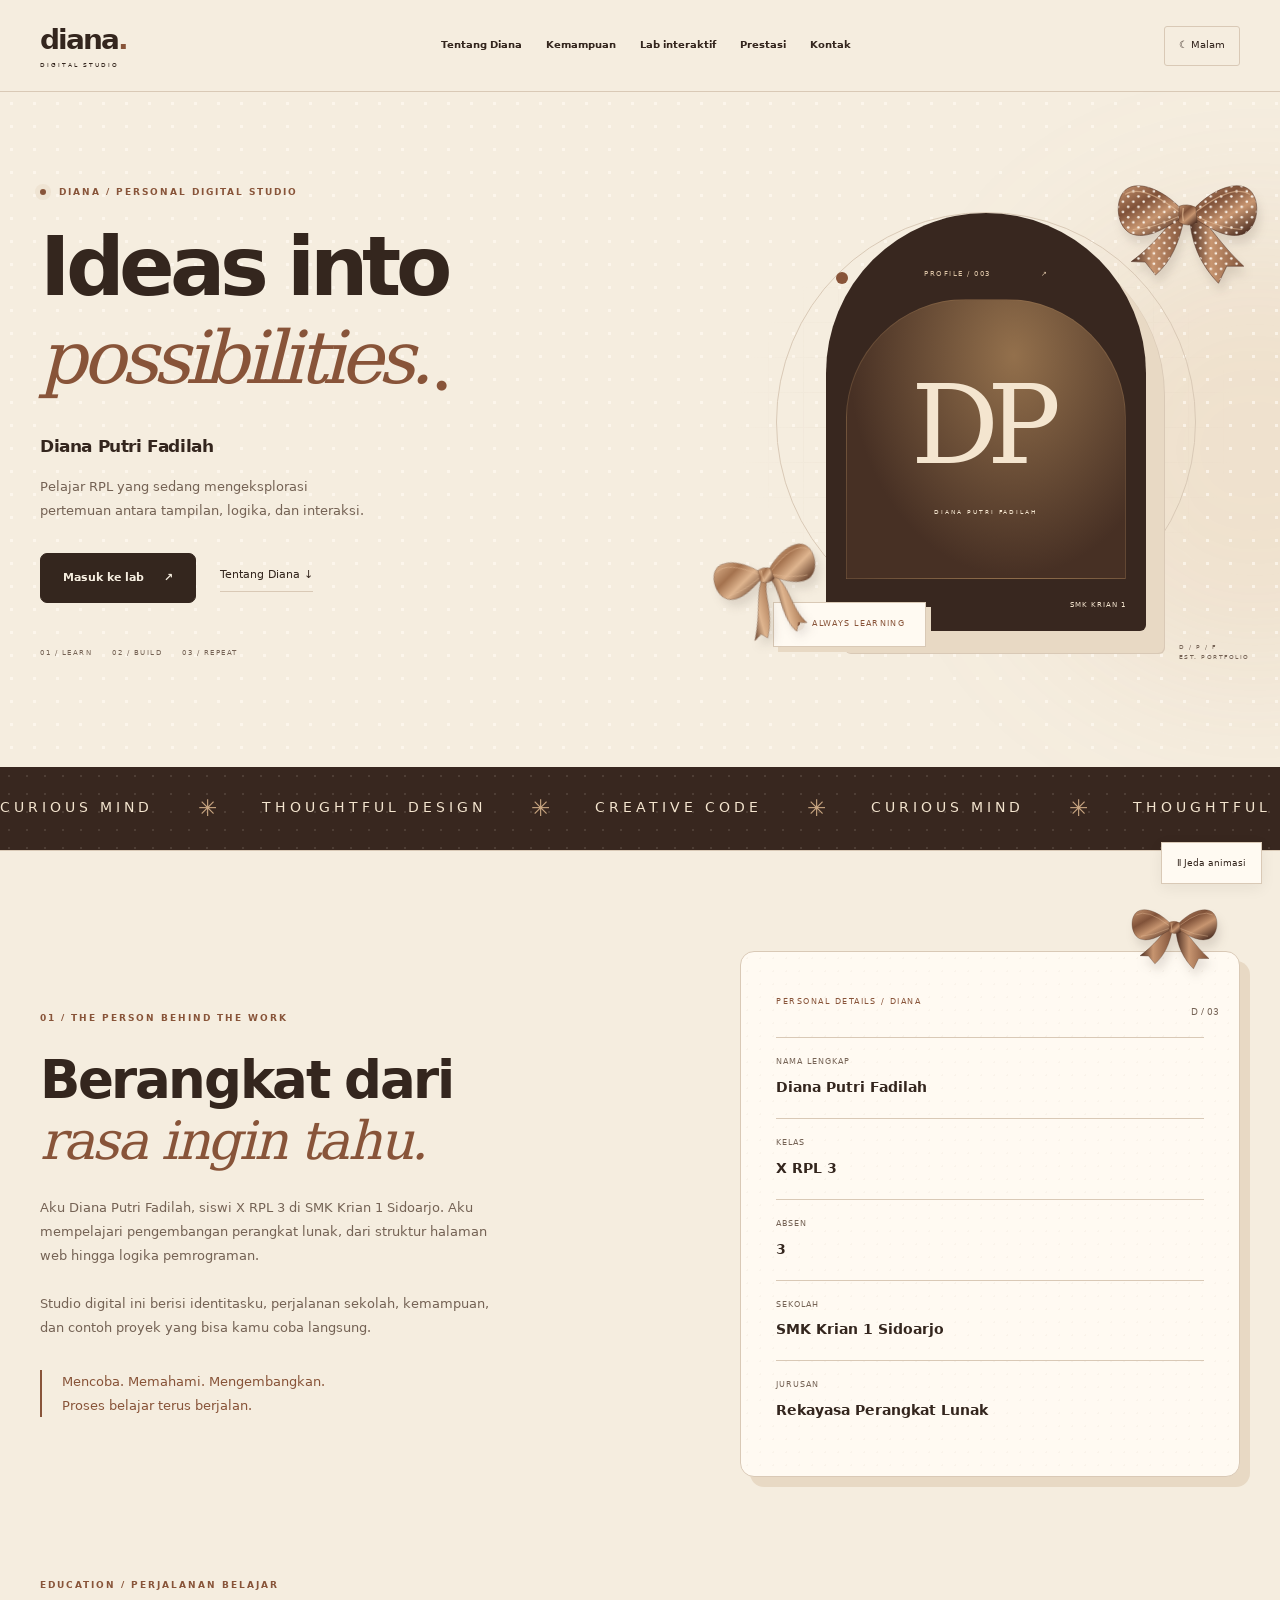
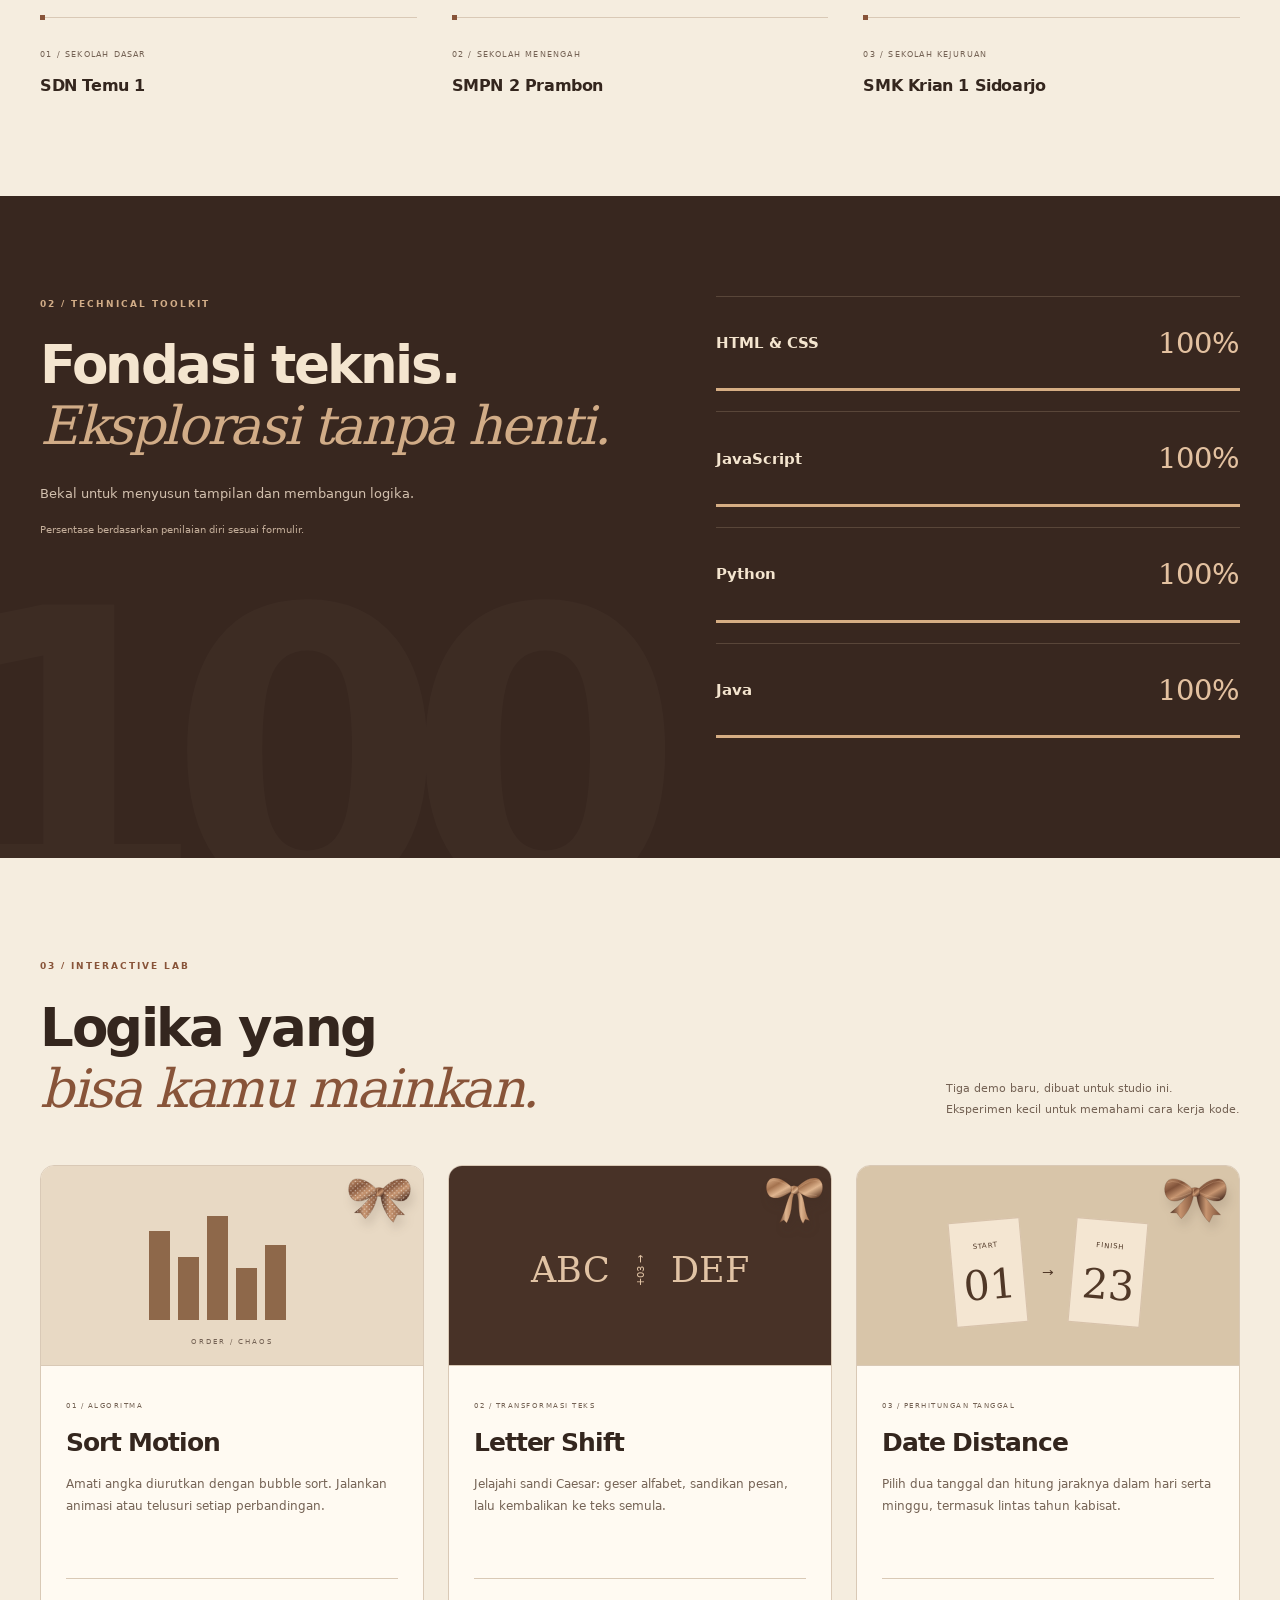
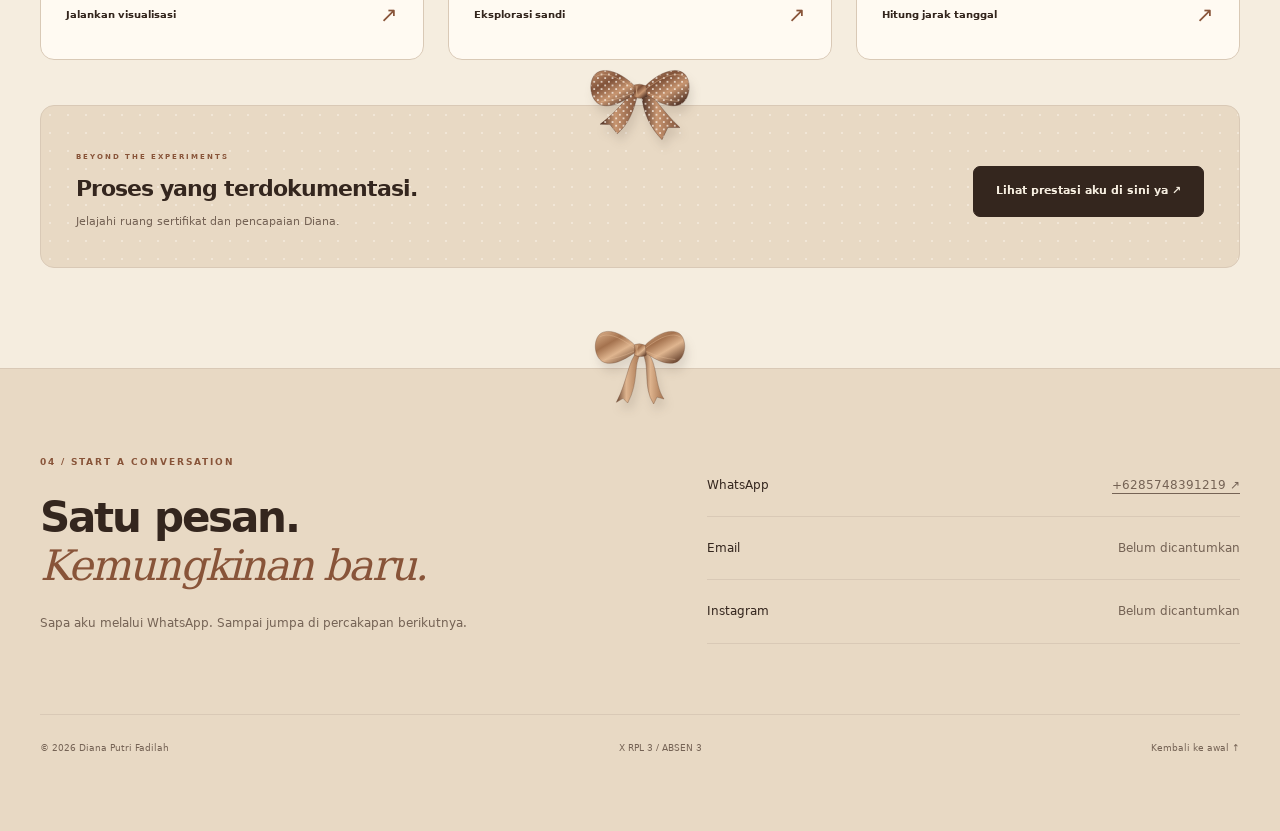
==== commit 8a5017a4: "Upload ZIP deployment via Web Client Uploaded 22 files." ====
--- a/index.html
+++ b/index.html
@@ -1,4 +1,4 @@
-<!DOCTYPE html><html lang="id"><head><meta charset="UTF-8"><meta name="viewport" content="width=device-width, initial-scale=1"><meta name="theme-color" content="#f5eddf"><meta name="description" content="Studio digital Diana Putri Fadilah. Siswi X RPL 3 SMK Krian 1 Sidoarjo. Profil, kemampuan, demo proyek dan prestasi."><title>Digital Studio · Diana Putri Fadilah</title><link rel="icon" href="assets/favicon.svg"><link rel="stylesheet" href="style.css"><script src="config.js" defer></script><script src="common.js" defer></script><script src="experience.js" defer></script><script src="script.js" defer></script></head><body><div class="scroll-progress" aria-hidden="true"></div><div class="ambient-orb" aria-hidden="true"></div><a class="skip" href="#utama">Lewati navigasi</a><header><div class="container nav-wrap"><a class="brand" href="index.html">diana<span>.</span><small>DIGITAL STUDIO</small></a><button class="menu-toggle" aria-expanded="false" aria-controls="navigasi" hidden>Menu ☰</button><nav id="navigasi" aria-label="Menu utama"><a href="index.html#profil">Tentang Diana</a><a href="index.html#bekal">Kemampuan</a><a href="index.html#karya">Lab interaktif</a><a href="prestasi.html">Prestasi</a><a href="#kontak">Kontak</a></nav><button class="theme-toggle" type="button" aria-pressed="false" hidden>☾ Malam</button></div></header><main id="utama"><section class="studio-hero"><div class="container hero-layout"><div class="hero-copy"><p class="eyebrow"><span class="live-dot"></span> DIANA / PERSONAL DIGITAL STUDIO</p><h1>Ideas into<br><em>possibilities.</em><span class="hero-period">●</span></h1><p class="hero-name">Diana Putri Fadilah</p><p class="hero-description">Pelajar RPL yang sedang mengeksplorasi<br>pertemuan antara tampilan, logika, dan interaksi.</p><div class="hero-actions"><a class="button" href="#karya">Masuk ke lab <span>↗</span></a><a class="text-link" href="#profil">Tentang Diana ↓</a></div><div class="hero-meta"><span>01 / LEARN</span><span>02 / BUILD</span><span>03 / REPEAT</span></div></div><div class="visual-stage" data-tilt><div class="stage-grid" aria-hidden="true"></div><div class="orbit-ring" aria-hidden="true"></div><div class="floating-sphere" aria-hidden="true"></div><figure class="portrait-panel"><div class="portrait-header"><span>PROFILE / 003</span><span aria-hidden="true">↗</span></div><img id="profile-photo" alt="Foto Diana Putri Fadilah" hidden><div id="profile-initials"><span>DP</span><small>DIANA PUTRI FADILAH</small></div><figcaption><span>X RPL 3</span><span>SMK KRIAN 1</span></figcaption></figure><div class="stage-tag"><span class="live-dot"></span> ALWAYS LEARNING</div><span class="stage-coordinate" aria-hidden="true">D / P / F<br>EST. PORTFOLIO</span></div></div><div class="ticker" aria-hidden="true"><div><span>CURIOUS MIND</span><b>✳</b><span>THOUGHTFUL DESIGN</span><b>✳</b><span>CREATIVE CODE</span><b>✳</b><span>CURIOUS MIND</span><b>✳</b><span>THOUGHTFUL DESIGN</span><b>✳</b><span>CREATIVE CODE</span><b>✳</b></div></div></section>
-<section id="profil" class="container section about"><div class="about-intro"><p class="eyebrow">01 / THE PERSON BEHIND THE WORK</p><h2>Berangkat dari<br><em>rasa ingin tahu.</em></h2><p>Aku Diana Putri Fadilah, siswi X RPL 3 di SMK Krian 1 Sidoarjo. Aku mempelajari pengembangan perangkat lunak, dari struktur halaman web hingga logika pemrograman.</p><p>Studio digital ini berisi identitasku, perjalanan sekolah, kemampuan, dan contoh proyek yang bisa kamu coba langsung.</p><div class="tiny-note">Mencoba. Memahami. Mengembangkan.<br>Proses belajar terus berjalan.</div></div><article class="biodata"><span class="card-tab">PERSONAL DETAILS / DIANA</span><dl><div><dt>Nama lengkap</dt><dd>Diana Putri Fadilah</dd></div><div><dt>Kelas</dt><dd>X RPL 3</dd></div><div><dt>Absen</dt><dd>3</dd></div><div><dt>Sekolah</dt><dd>SMK Krian 1 Sidoarjo</dd></div><div><dt>Jurusan</dt><dd>Rekayasa Perangkat Lunak</dd></div></dl><span class="id-stamp" aria-hidden="true">D / 03</span></article></section>
+<!DOCTYPE html><html lang="id"><head><meta charset="UTF-8"><meta name="viewport" content="width=device-width, initial-scale=1"><meta name="theme-color" content="#f5eddf"><meta name="description" content="Studio digital Diana Putri Fadilah. Siswi X RPL 3 SMK Krian 1 Sidoarjo. Profil, kemampuan, demo proyek dan prestasi."><title>Digital Studio · Diana Putri Fadilah</title><link rel="icon" href="assets/favicon.svg"><link rel="stylesheet" href="style.css"><script src="config.js" defer></script><script src="common.js" defer></script><script src="experience.js" defer></script><script src="script.js" defer></script></head><body><div class="scroll-progress" aria-hidden="true"></div><div class="ambient-orb" aria-hidden="true"></div><a class="skip" href="#utama">Lewati navigasi</a><header><div class="container nav-wrap"><a class="brand" href="index.html">diana<span>.</span><small>DIGITAL STUDIO</small></a><button class="menu-toggle" aria-expanded="false" aria-controls="navigasi" hidden>Menu ☰</button><nav id="navigasi" aria-label="Menu utama"><a href="index.html#profil">Tentang Diana</a><a href="index.html#bekal">Kemampuan</a><a href="index.html#karya">Lab interaktif</a><a href="prestasi.html">Prestasi</a><a href="#kontak">Kontak</a></nav><button class="theme-toggle" type="button" aria-pressed="false" hidden>☾ Malam</button></div></header><main id="utama"><section class="studio-hero"><div class="container hero-layout"><div class="hero-copy"><p class="eyebrow"><span class="live-dot"></span> DIANA / PERSONAL DIGITAL STUDIO</p><h1>Ideas into<br><em>possibilities.</em><span class="hero-period">●</span></h1><p class="hero-name">Diana Putri Fadilah</p><p class="hero-description">Pelajar RPL yang sedang mengeksplorasi<br>pertemuan antara tampilan, logika, dan interaksi.</p><div class="hero-actions"><a class="button" href="#karya">Masuk ke lab <span>↗</span></a><a class="text-link" href="#profil">Tentang Diana ↓</a></div><div class="hero-meta"><span>01 / LEARN</span><span>02 / BUILD</span><span>03 / REPEAT</span></div></div><div class="visual-stage" data-tilt><div class="stage-grid" aria-hidden="true"></div><img class="bow stage-bow" src="assets/pita-caramel.svg" alt="" aria-hidden="true" decoding="async"><div class="orbit-ring" aria-hidden="true"></div><img class="bow hero-bow" src="assets/pita-polkadot.svg" alt="" aria-hidden="true" decoding="async"><figure class="portrait-panel"><div class="portrait-header"><span>PROFILE / 003</span><span aria-hidden="true">↗</span></div><img id="profile-photo" alt="Foto Diana Putri Fadilah" hidden><div id="profile-initials"><span>DP</span><small>DIANA PUTRI FADILAH</small></div><figcaption><span>X RPL 3</span><span>SMK KRIAN 1</span></figcaption></figure><div class="stage-tag"><span class="live-dot"></span> ALWAYS LEARNING</div><span class="stage-coordinate" aria-hidden="true">D / P / F<br>EST. PORTFOLIO</span></div></div><div class="ticker" aria-hidden="true"><div><span>CURIOUS MIND</span><b>✳</b><span>THOUGHTFUL DESIGN</span><b>✳</b><span>CREATIVE CODE</span><b>✳</b><span>CURIOUS MIND</span><b>✳</b><span>THOUGHTFUL DESIGN</span><b>✳</b><span>CREATIVE CODE</span><b>✳</b></div></div></section>
+<section id="profil" class="container section about"><div class="about-intro"><p class="eyebrow">01 / THE PERSON BEHIND THE WORK</p><h2>Berangkat dari<br><em>rasa ingin tahu.</em></h2><p>Aku Diana Putri Fadilah, siswi X RPL 3 di SMK Krian 1 Sidoarjo. Aku mempelajari pengembangan perangkat lunak, dari struktur halaman web hingga logika pemrograman.</p><p>Studio digital ini berisi identitasku, perjalanan sekolah, kemampuan, dan contoh proyek yang bisa kamu coba langsung.</p><div class="tiny-note">Mencoba. Memahami. Mengembangkan.<br>Proses belajar terus berjalan.</div></div><article class="biodata"><img class="bow identity-bow" src="assets/pita-satin.svg" alt="" aria-hidden="true" decoding="async"><span class="card-tab">PERSONAL DETAILS / DIANA</span><dl><div><dt>Nama lengkap</dt><dd>Diana Putri Fadilah</dd></div><div><dt>Kelas</dt><dd>X RPL 3</dd></div><div><dt>Absen</dt><dd>3</dd></div><div><dt>Sekolah</dt><dd>SMK Krian 1 Sidoarjo</dd></div><div><dt>Jurusan</dt><dd>Rekayasa Perangkat Lunak</dd></div></dl><span class="id-stamp" aria-hidden="true">D / 03</span></article></section>
 <section class="container school-section"><p class="eyebrow">EDUCATION / PERJALANAN BELAJAR</p><div class="school-path"><article><span>01 / SEKOLAH DASAR</span><h3>SDN Temu 1</h3></article><article><span>02 / SEKOLAH MENENGAH</span><h3>SMPN 2 Prambon</h3></article><article><span>03 / SEKOLAH KEJURUAN</span><h3>SMK Krian 1 Sidoarjo</h3></article></div></section>
-<section id="bekal" class="skills-section"><div class="container section skills-layout"><div><p class="eyebrow">02 / TECHNICAL TOOLKIT</p><h2>Fondasi teknis.<br><em>Eksplorasi tanpa henti.</em></h2><p>Bekal untuk menyusun tampilan dan membangun logika.</p><small>Persentase berdasarkan penilaian diri sesuai formulir.</small></div><div class="skill-list"><div class="skill"><div><h3>HTML &amp; CSS</h3><strong>100%</strong></div><progress value="100" max="100" aria-label="HTML &amp; CSS 100 persen">100%</progress></div><div class="skill"><div><h3>JavaScript</h3><strong>100%</strong></div><progress value="100" max="100" aria-label="JavaScript 100 persen">100%</progress></div><div class="skill"><div><h3>Python</h3><strong>100%</strong></div><progress value="100" max="100" aria-label="Python 100 persen">100%</progress></div><div class="skill"><div><h3>Java</h3><strong>100%</strong></div><progress value="100" max="100" aria-label="Java 100 persen">100%</progress></div></div></div></section><section id="karya" class="container section"><div class="section-heading"><div><p class="eyebrow">03 / INTERACTIVE LAB</p><h2>Logika yang<br><em>bisa kamu mainkan.</em></h2></div><p>Tiga demo baru, dibuat untuk studio ini.<br>Eksperimen kecil untuk memahami cara kerja kode.</p></div><div class="projects"><article class="project"><div class="project-art sort-art" aria-hidden="true"><i></i><i></i><i></i><i></i><i></i><i></i><span>ORDER / CHAOS</span></div><div class="project-body"><span class="tag">01 / ALGORITMA</span><h3>Sort Motion</h3><p>Amati angka diurutkan dengan bubble sort. Jalankan animasi atau telusuri setiap perbandingan.</p><button data-demo="sort" class="demo-button" hidden>Jalankan visualisasi <span>↗</span></button></div></article><article class="project"><div class="project-art cipher-art" aria-hidden="true"><span>ABC</span><i>+03 →</i><strong>DEF</strong></div><div class="project-body"><span class="tag">02 / TRANSFORMASI TEKS</span><h3>Letter Shift</h3><p>Jelajahi sandi Caesar: geser alfabet, sandikan pesan, lalu kembalikan ke teks semula.</p><button data-demo="cipher" class="demo-button" hidden>Eksplorasi sandi <span>↗</span></button></div></article><article class="project"><div class="project-art date-art" aria-hidden="true"><div><small>START</small><strong>01</strong></div><span>→</span><div><small>FINISH</small><strong>23</strong></div></div><div class="project-body"><span class="tag">03 / PERHITUNGAN TANGGAL</span><h3>Date Distance</h3><p>Pilih dua tanggal dan hitung jaraknya dalam hari serta minggu, termasuk lintas tahun kabisat.</p><button data-demo="dates" class="demo-button" hidden>Hitung jarak tanggal <span>↗</span></button></div></article></div><div class="achievement-cta"><div><p class="eyebrow">BEYOND THE EXPERIMENTS</p><h3>Proses yang terdokumentasi.</h3><p>Jelajahi ruang sertifikat dan pencapaian Diana.</p></div><a class="button" href="prestasi.html">Lihat prestasi aku di sini ya ↗</a></div><noscript><p>Aktifkan JavaScript untuk mencoba proyek.</p></noscript></section></main><footer id="kontak"><div class="container footer-content"><div><p class="eyebrow">04 / START A CONVERSATION</p><h2>Satu pesan.<br><em>Kemungkinan baru.</em></h2><p>Sapa aku melalui WhatsApp. Sampai jumpa di percakapan berikutnya.</p></div><div class="contact-details"><div class="contact-line"><span>WhatsApp</span><span id="whatsapp-contact"><a href="https://wa.me/6285748391219" target="_blank" rel="noopener">0857 4839 1219 ↗</a></span></div><div class="contact-line"><span>Email</span><span id="email-contact">Belum dicantumkan</span></div><div class="contact-line"><span>Instagram</span><span id="social-contact">Belum dicantumkan</span></div></div></div><div class="container footer-bottom"><span>© <span id="year">2026</span> Diana Putri Fadilah</span><span>X RPL 3 / ABSEN 3</span><a href="#utama">Kembali ke awal ↑</a></div></footer><button class="motion-toggle" type="button" aria-pressed="false" hidden>Ⅱ Jeda animasi</button><dialog id="demo-dialog" aria-labelledby="demo-title"><div class="dialog-head"><span>DIANA / RUANG COBA</span><button id="close-dialog" type="button" aria-label="Tutup demo">×</button></div><h2 id="demo-title"></h2><div id="demo-content"></div></dialog></body></html>+<section id="bekal" class="skills-section"><div class="container section skills-layout"><div><p class="eyebrow">02 / TECHNICAL TOOLKIT</p><h2>Fondasi teknis.<br><em>Eksplorasi tanpa henti.</em></h2><p>Bekal untuk menyusun tampilan dan membangun logika.</p><small>Persentase berdasarkan penilaian diri sesuai formulir.</small></div><div class="skill-list"><div class="skill"><div><h3>HTML &amp; CSS</h3><strong>100%</strong></div><progress value="100" max="100" aria-label="HTML &amp; CSS 100 persen">100%</progress></div><div class="skill"><div><h3>JavaScript</h3><strong>100%</strong></div><progress value="100" max="100" aria-label="JavaScript 100 persen">100%</progress></div><div class="skill"><div><h3>Python</h3><strong>100%</strong></div><progress value="100" max="100" aria-label="Python 100 persen">100%</progress></div><div class="skill"><div><h3>Java</h3><strong>100%</strong></div><progress value="100" max="100" aria-label="Java 100 persen">100%</progress></div></div></div></section><section id="karya" class="container section"><div class="section-heading"><div><p class="eyebrow">03 / INTERACTIVE LAB</p><h2>Logika yang<br><em>bisa kamu mainkan.</em></h2></div><p>Tiga demo baru, dibuat untuk studio ini.<br>Eksperimen kecil untuk memahami cara kerja kode.</p></div><div class="projects"><article class="project"><div class="project-art sort-art" aria-hidden="true"><img class="bow project-bow" src="assets/pita-polkadot.svg" alt="" aria-hidden="true" decoding="async"><i></i><i></i><i></i><i></i><i></i><i></i><span>ORDER / CHAOS</span></div><div class="project-body"><span class="tag">01 / ALGORITMA</span><h3>Sort Motion</h3><p>Amati angka diurutkan dengan bubble sort. Jalankan animasi atau telusuri setiap perbandingan.</p><button data-demo="sort" class="demo-button" hidden>Jalankan visualisasi <span>↗</span></button></div></article><article class="project"><div class="project-art cipher-art" aria-hidden="true"><img class="bow project-bow" src="assets/pita-caramel.svg" alt="" aria-hidden="true" decoding="async"><span>ABC</span><i>+03 →</i><strong>DEF</strong></div><div class="project-body"><span class="tag">02 / TRANSFORMASI TEKS</span><h3>Letter Shift</h3><p>Jelajahi sandi Caesar: geser alfabet, sandikan pesan, lalu kembalikan ke teks semula.</p><button data-demo="cipher" class="demo-button" hidden>Eksplorasi sandi <span>↗</span></button></div></article><article class="project"><div class="project-art date-art" aria-hidden="true"><img class="bow project-bow" src="assets/pita-satin.svg" alt="" aria-hidden="true" decoding="async"><div><small>START</small><strong>01</strong></div><span>→</span><div><small>FINISH</small><strong>23</strong></div></div><div class="project-body"><span class="tag">03 / PERHITUNGAN TANGGAL</span><h3>Date Distance</h3><p>Pilih dua tanggal dan hitung jaraknya dalam hari serta minggu, termasuk lintas tahun kabisat.</p><button data-demo="dates" class="demo-button" hidden>Hitung jarak tanggal <span>↗</span></button></div></article></div><div class="achievement-cta"><img class="bow achievement-bow" src="assets/pita-polkadot.svg" alt="" aria-hidden="true" decoding="async"><div><p class="eyebrow">BEYOND THE EXPERIMENTS</p><h3>Proses yang terdokumentasi.</h3><p>Jelajahi ruang sertifikat dan pencapaian Diana.</p></div><a class="button" href="prestasi.html">Lihat prestasi aku di sini ya ↗</a></div><noscript><p>Aktifkan JavaScript untuk mencoba proyek.</p></noscript></section></main><footer id="kontak"><div class="footer-bow-row" aria-hidden="true"><img class="bow footer-bow" src="assets/pita-caramel.svg" alt="" aria-hidden="true" decoding="async"></div><div class="container footer-content"><div><p class="eyebrow">04 / START A CONVERSATION</p><h2>Satu pesan.<br><em>Kemungkinan baru.</em></h2><p>Sapa aku melalui WhatsApp. Sampai jumpa di percakapan berikutnya.</p></div><div class="contact-details"><div class="contact-line"><span>WhatsApp</span><span id="whatsapp-contact"><a href="https://wa.me/6285748391219" target="_blank" rel="noopener">0857 4839 1219 ↗</a></span></div><div class="contact-line"><span>Email</span><span id="email-contact">Belum dicantumkan</span></div><div class="contact-line"><span>Instagram</span><span id="social-contact">Belum dicantumkan</span></div></div></div><div class="container footer-bottom"><span>© <span id="year">2026</span> Diana Putri Fadilah</span><span>X RPL 3 / ABSEN 3</span><a href="#utama">Kembali ke awal ↑</a></div></footer><button class="motion-toggle" type="button" aria-pressed="false" hidden>Ⅱ Jeda animasi</button><dialog id="demo-dialog" aria-labelledby="demo-title"><div class="dialog-head"><span>DIANA / RUANG COBA</span><button id="close-dialog" type="button" aria-label="Tutup demo">×</button></div><h2 id="demo-title"></h2><div id="demo-content"></div></dialog></body></html>
--- a/style.css
+++ b/style.css
@@ -3,3 +3,9 @@
 @media(max-width:1000px){.container{width:calc(100% - 56px)}.hero-layout{gap:25px}.visual-stage{min-height:430px}.portrait-panel{width:80%;padding:15px 15px 0}.portrait-panel img,#profile-initials{height:250px}.floating-sphere{width:70px;height:70px;right:0}.stage-tag{left:0;bottom:10px;font-size:6px;padding:12px}.about,.skills-layout{gap:50px}nav{gap:15px;font-size:9px}.project-body{padding:20px}.project p{min-height:112px}.cipher-art{gap:8px}.cipher-art>span,.cipher-art strong{font-size:28px}}
 @media(max-width:760px){html{scroll-padding-top:95px}.container{width:calc(100% - 40px)}.nav-wrap{min-height:78px;flex-wrap:wrap;gap:8px}.brand{margin-right:auto;font-size:25px}.menu-toggle{display:block}.menu-toggle,.theme-toggle{font-size:9px;padding:8px 10px}nav{order:4;flex-wrap:wrap;justify-content:center;width:100%;gap:15px;padding-bottom:16px}.js nav{display:none}.js nav.open{display:flex}.hero-layout{grid-template-columns:1fr;padding:55px 0 65px;gap:40px}.hero-copy h1{font-size:clamp(44px,11.5vw,76px)}.hero-copy .eyebrow{font-size:7px;letter-spacing:1.4px}.hero-name{font-size:16px;margin-top:25px}.hero-description{font-size:12px}.hero-meta{font-size:6px;gap:17px;margin-top:28px}.visual-stage{width:min(360px,100%);margin:auto;min-height:420px}.portrait-panel{width:75%;padding:16px 16px 0}.portrait-header{margin:25px 0 13px;font-size:6px;gap:35px}.portrait-panel img,#profile-initials{height:240px}.portrait-panel figcaption{font-size:6px;padding:18px 0}.orbit-ring{width:340px;height:340px}.floating-sphere{top:20px;right:0;width:65px;height:65px}.stage-coordinate{right:0;bottom:-15px}.stage-tag{bottom:10px}.ticker{padding:15px 0}.ticker span{font-size:10px;letter-spacing:2px}.ticker>div{gap:30px}.ticker b{font-size:18px}.section{padding:65px 0}.about,.skills-layout{grid-template-columns:1fr;gap:35px}.about h2{font-size:35px}.biodata{padding:28px;box-shadow:6px 6px 0 var(--soft)}.card-tab{font-size:7px;letter-spacing:1px}.id-stamp{font-size:7px;right:20px;top:24px}.school-path{grid-template-columns:1fr;gap:25px}.school-section{padding-bottom:60px}.skills-layout{gap:30px}.skill strong{font-size:26px}.section-heading{display:block;margin-bottom:30px}.section-heading>p{margin-top:20px}.projects{grid-template-columns:1fr;gap:25px}.project-art{height:210px}.project-body{padding:25px}.project p{min-height:0}.project h3{font-size:26px}.demo-button{font-size:11px}.cipher-art>span,.cipher-art strong{font-size:42px}.achievement-cta{padding:28px 0;flex-direction:column;align-items:start;margin-top:35px}.achievement-cta h3{font-size:21px}.achievement-cta .button{font-size:10px}.footer-content{grid-template-columns:1fr;padding:45px 0;gap:25px}.footer-content h2{font-size:35px}.contact-line{flex-wrap:wrap;font-size:11px}.footer-bottom{flex-direction:column;gap:6px;padding-bottom:75px}.gallery-intro{padding:38px 0}.gallery-intro h1{font-size:38px}.gallery-intro p:last-child{font-size:12px}.achievement-grid{grid-template-columns:1fr}.achievement-empty h2{font-size:23px}dialog{padding:20px}.sort-chart{gap:5px;height:190px}.sort-bar>span{font-size:9px}.field-grid{grid-template-columns:1fr;gap:0}}
 @media(prefers-reduced-motion:reduce){html{scroll-behavior:auto}*,*::before,*::after{animation:none!important;transition:none!important}.motion-toggle{display:none!important}[data-tilt]{transform:none!important}}
+
+/* Chocolate ribbon collection: satin, polka-dot and long caramel tails. */
+.bow{display:block;pointer-events:none;user-select:none;object-fit:contain;transform-origin:50% 38%;filter:drop-shadow(3px 8px 5px #38271f20);animation:bow-sway 7s ease-in-out infinite}.hero-bow{position:absolute;right:-25px;top:-9px;width:155px;z-index:3;animation:bow-hover 7s ease-in-out infinite}.stage-bow{position:absolute;left:-24px;bottom:25px;width:115px;z-index:2;animation-delay:-2s;transform:rotate(-15deg)}.stage-tag{left:40px;bottom:20px}.identity-bow{position:absolute;right:17px;top:-53px;width:95px;z-index:2;animation-delay:-3s}.id-stamp{top:52px;right:20px}.biodata{border-radius:14px;box-shadow:10px 10px 0 var(--soft);background-image:radial-gradient(#d9c9b622 1px,transparent 1px);background-size:13px 13px}.project{border-radius:14px;overflow:hidden}.project-art{border-bottom:1px solid var(--line)}.project-bow{position:absolute;right:9px;top:5px;width:69px;z-index:2;animation-duration:8s}.project:nth-child(2) .project-bow{animation-delay:-2s;width:63px;right:5px}.project:nth-child(3) .project-bow{animation-delay:-4s}.sort-art{padding-top:50px}.cipher-art{padding-top:10px}.date-art{padding-top:15px}.achievement-cta{position:relative;border:1px solid var(--line);border-radius:14px;background:radial-gradient(#fffaf266 1.5px,transparent 1.5px),var(--soft);background-size:18px 18px;padding:45px 35px 35px}.achievement-bow{position:absolute;top:-48px;left:calc(50% - 55px);width:110px;animation-delay:-1s}.gallery-intro{position:relative;padding-right:170px}.gallery-bow{position:absolute;width:155px;right:4px;top:72px;animation-duration:9s}.gallery-intro h1{position:relative}.footer-bow-row{height:0;position:relative;display:flex;justify-content:center;pointer-events:none}.footer-bow{position:absolute;width:100px;top:-49px;animation-delay:-4s}.footer-content{padding-top:85px}.studio-hero{background-image:radial-gradient(#fffaf2aa 1.6px,transparent 1.6px);background-size:23px 23px}.portrait-panel{box-shadow:18px 22px 0 var(--soft),19px 23px 0 var(--line)}.ticker{background-image:radial-gradient(#fff5e51c 1.5px,transparent 1.5px);background-size:18px 18px}.button{border-radius:7px}.is-paused .bow{animation-play-state:paused!important}@keyframes bow-sway{0%,100%{transform:rotate(-5deg)}50%{transform:rotate(6deg)}}@keyframes bow-hover{0%,100%{transform:translateY(0) rotate(9deg)}50%{transform:translateY(-11px) rotate(-5deg)}}body[data-theme=dark] .studio-hero{background-image:radial-gradient(#e4c6a720 1.4px,transparent 1.4px)}body[data-theme=dark] .achievement-cta{background-image:radial-gradient(#fffaf21c 1.5px,transparent 1.5px)}
+@media(max-width:1000px){.hero-bow{right:-6px;width:125px}.stage-bow{width:90px;left:-5px;bottom:12px}.stage-tag{left:48px;bottom:1px}.identity-bow{width:82px;top:-43px}.id-stamp{top:47px}}
+@media(max-width:760px){.hero-bow{width:112px;right:0;top:4px}.stage-bow{width:90px;left:0;bottom:23px}.stage-tag{left:55px;bottom:8px;font-size:6px;padding:10px 12px}.biodata{margin-top:15px}.identity-bow{right:13px;width:79px;top:-42px}.id-stamp{top:45px}.project-bow{width:76px;right:12px}.achievement-cta{margin-top:55px;padding:42px 25px 26px}.achievement-bow{width:96px;top:-43px;left:calc(50% - 48px)}.gallery-intro{padding-right:0;padding-top:40px}.gallery-bow{position:relative;top:auto;right:auto;width:92px;margin:0 0 12px auto}.gallery-intro .eyebrow{margin-top:25px}.footer-content{padding-top:70px}.footer-bow{width:88px;top:-43px}.studio-hero{background-size:21px 21px}.section-heading h2{font-size:34px}}
+@media(prefers-reduced-motion:reduce){.bow{animation:none!important}}
